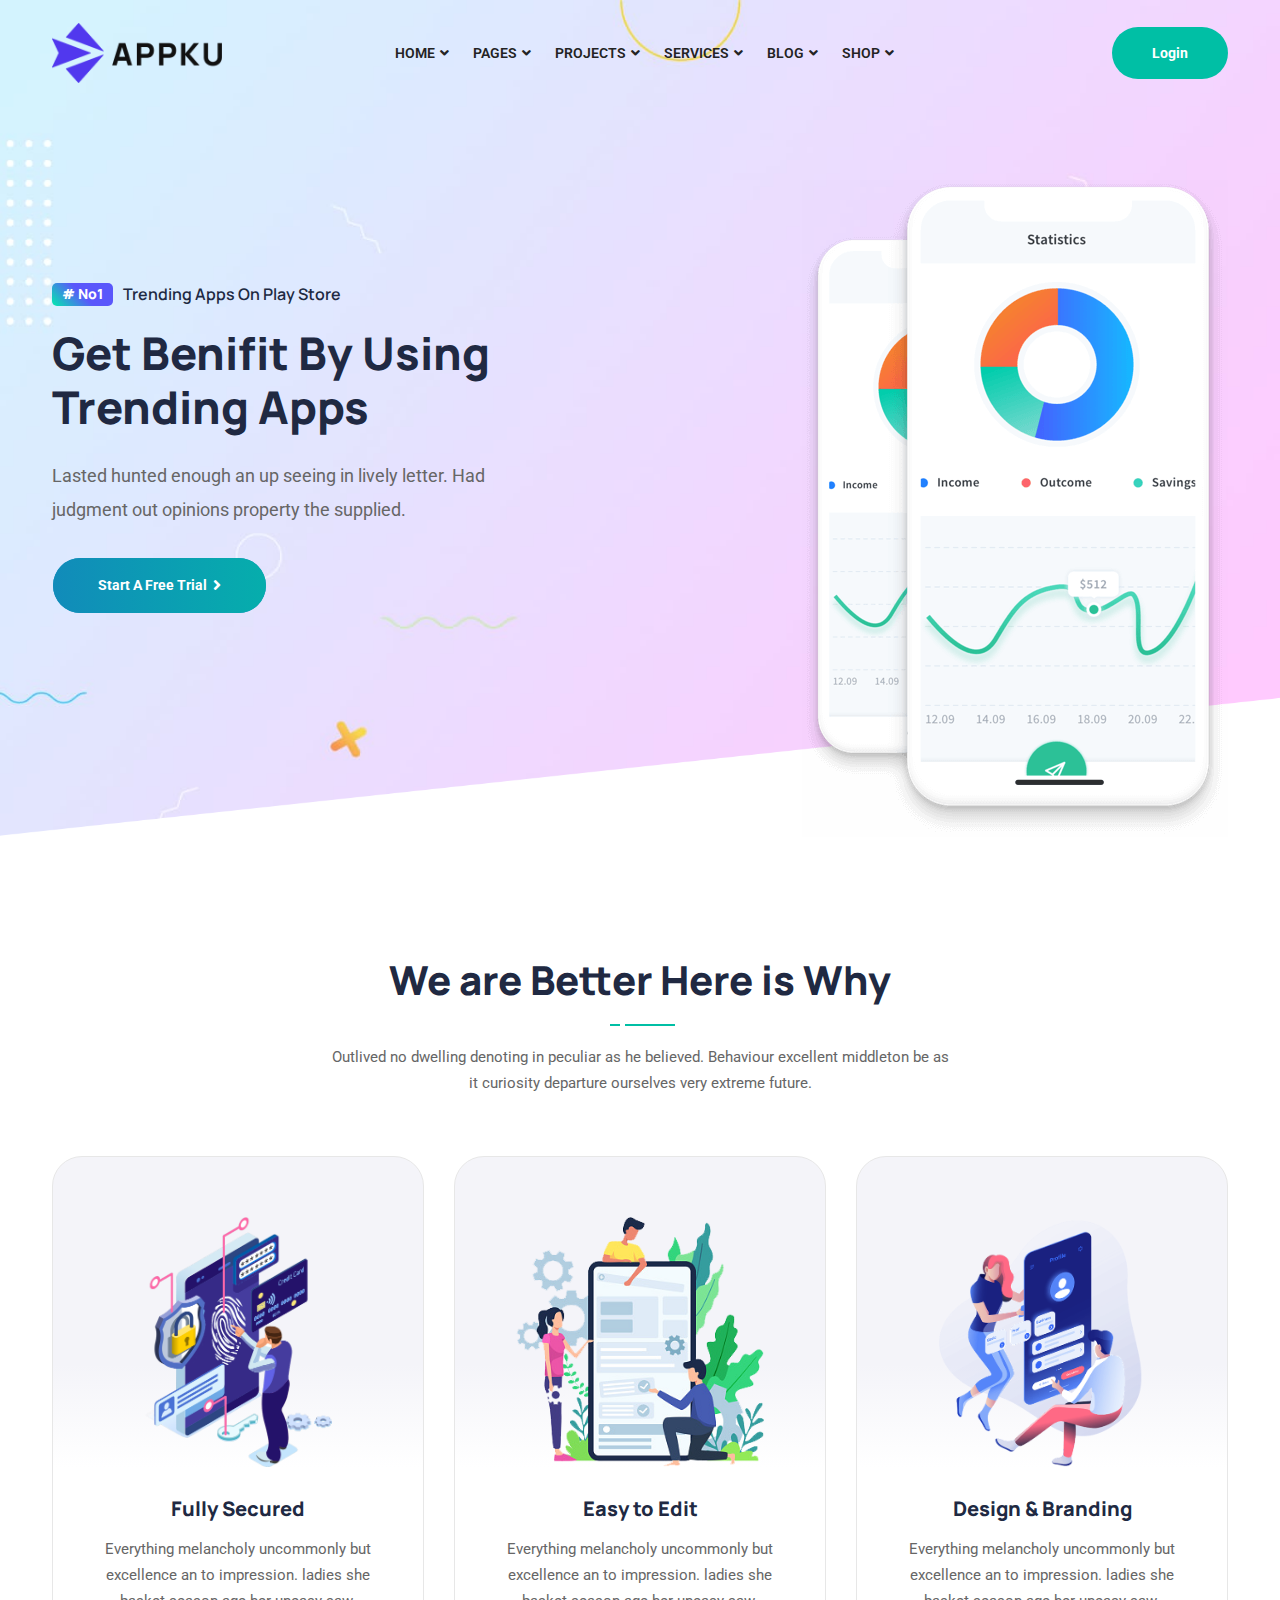
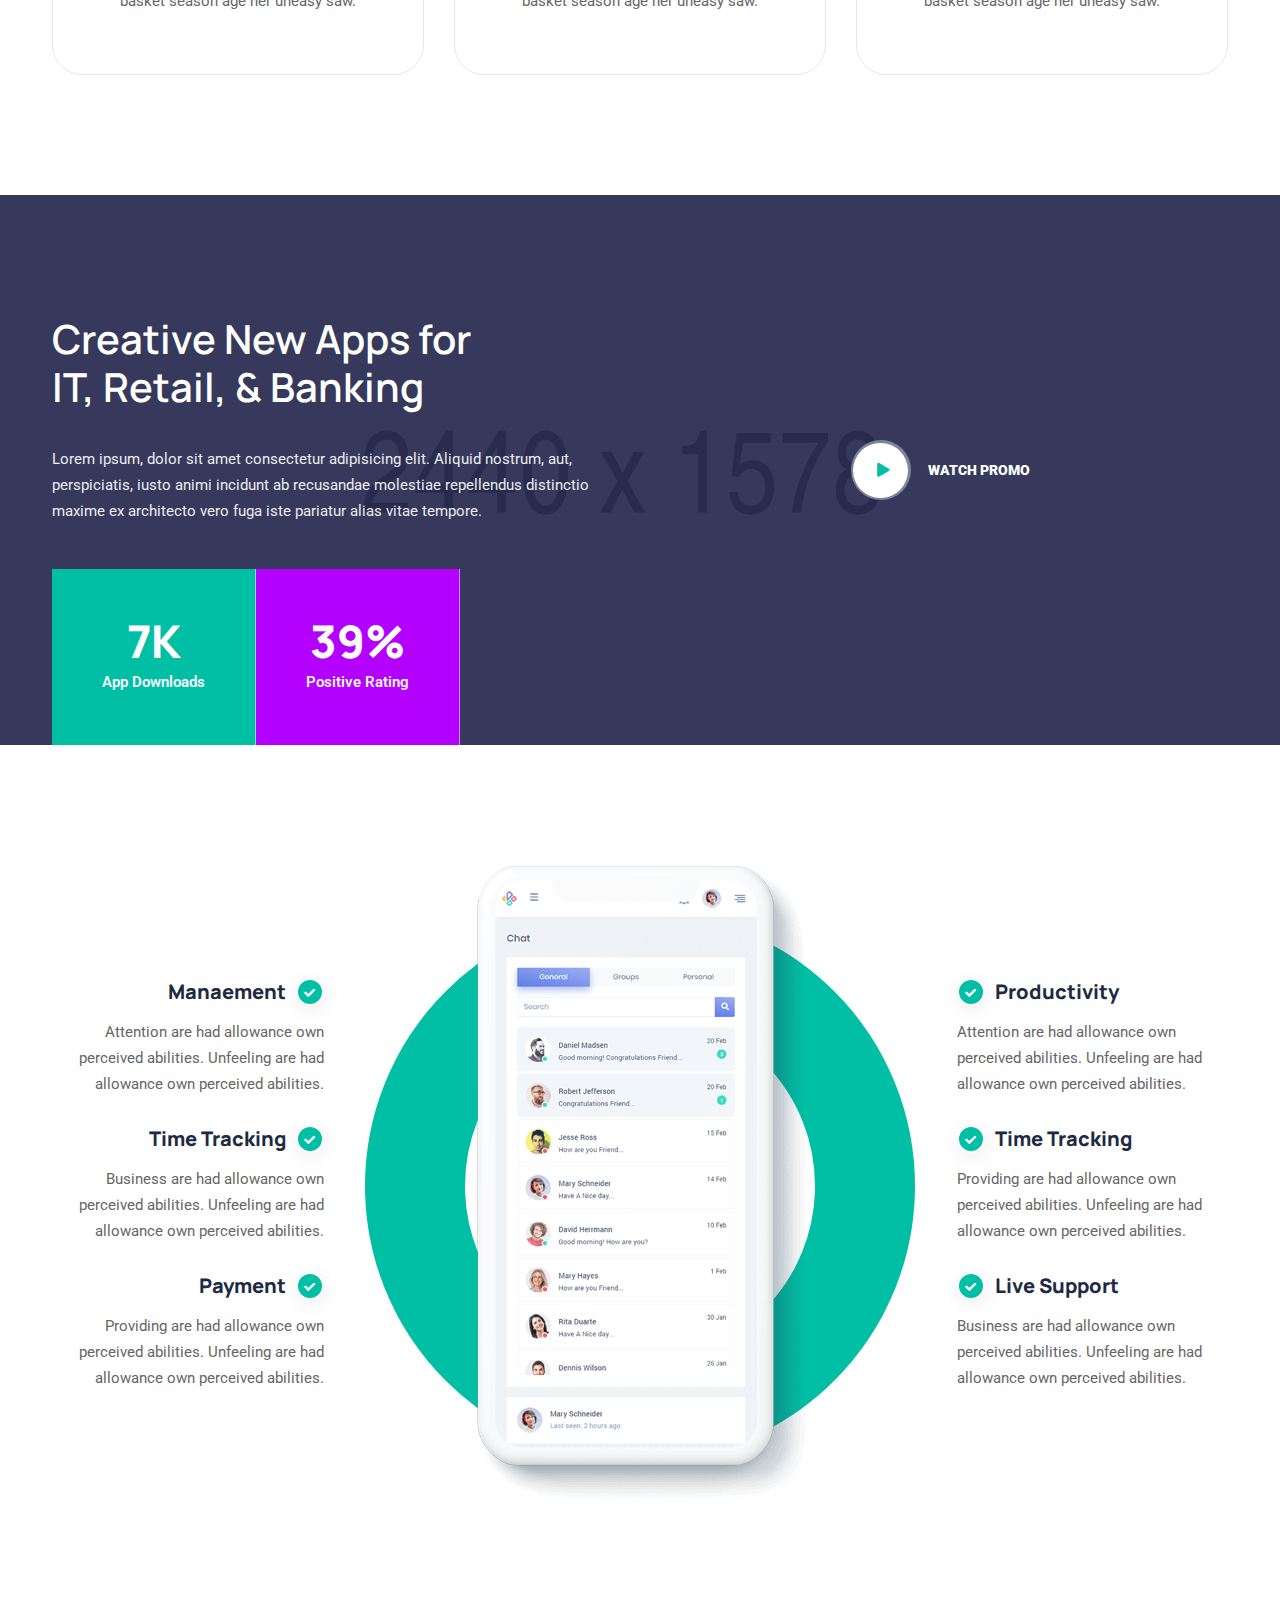
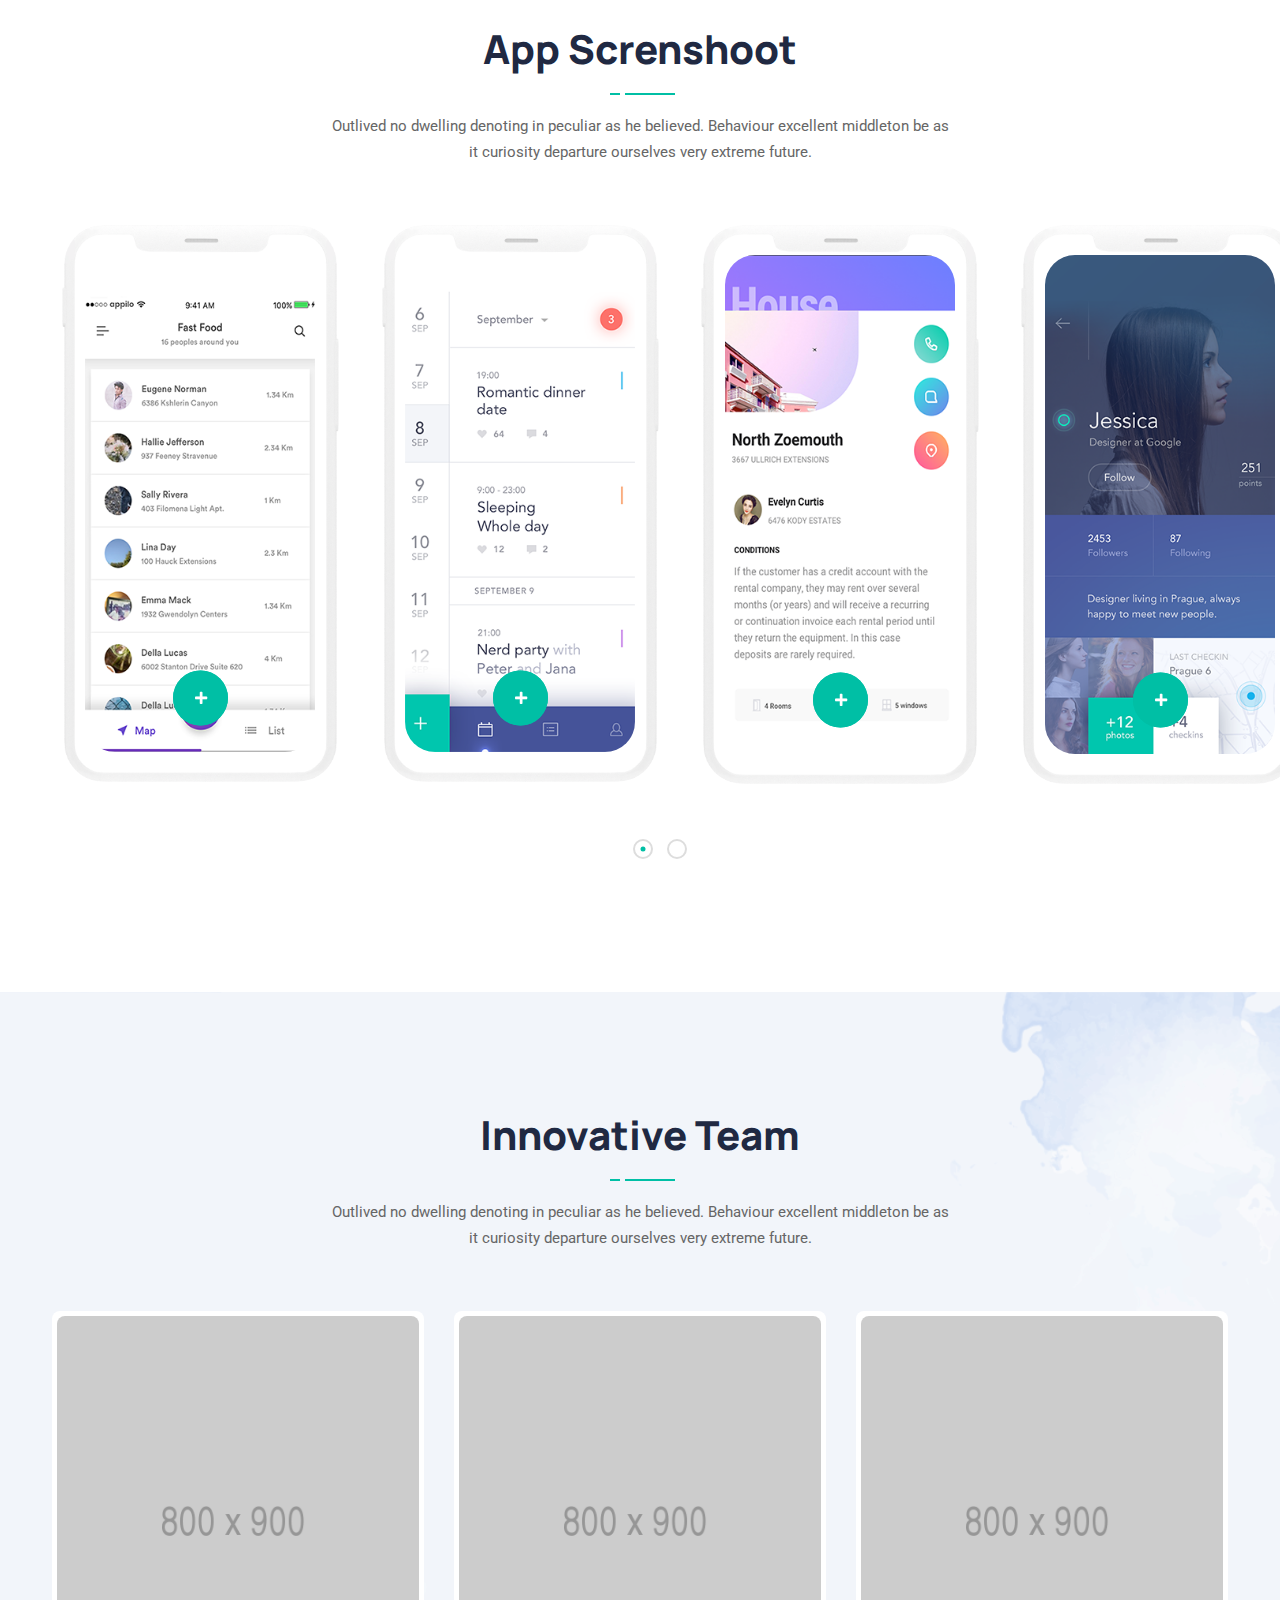
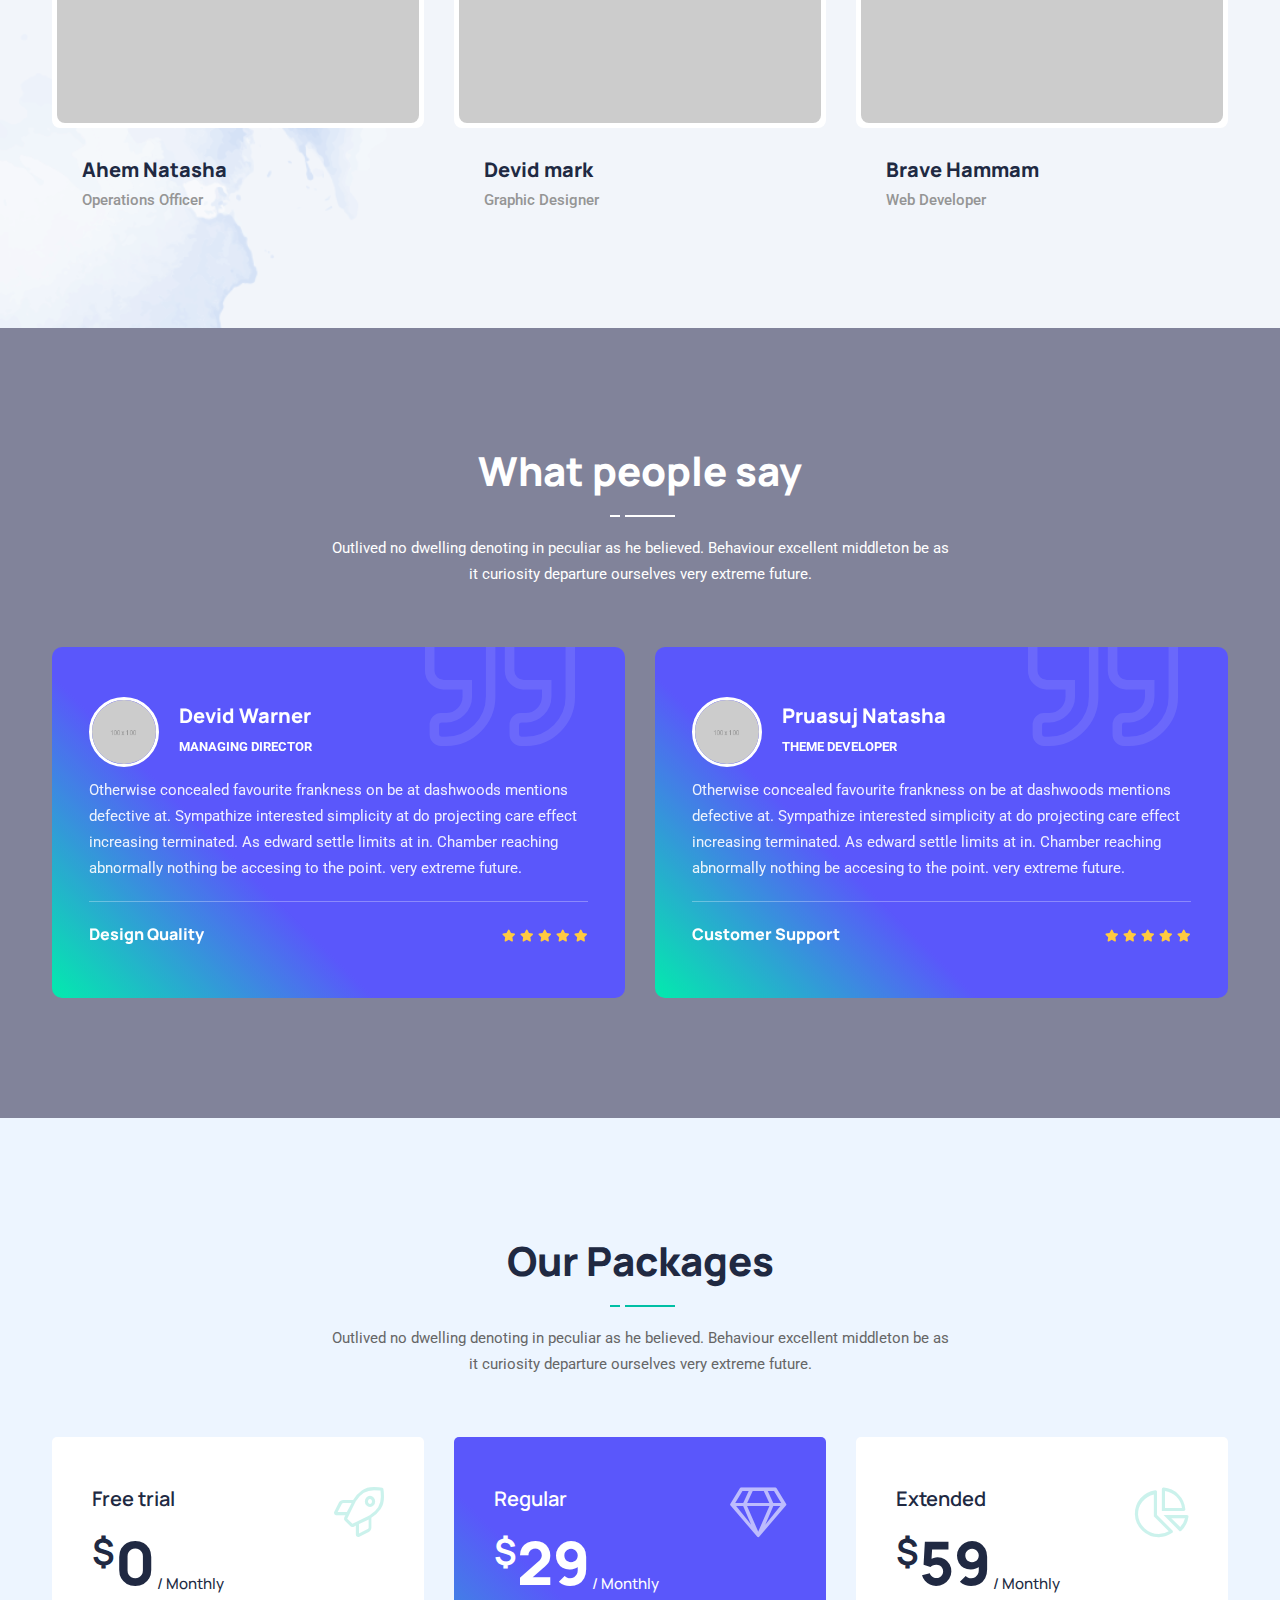
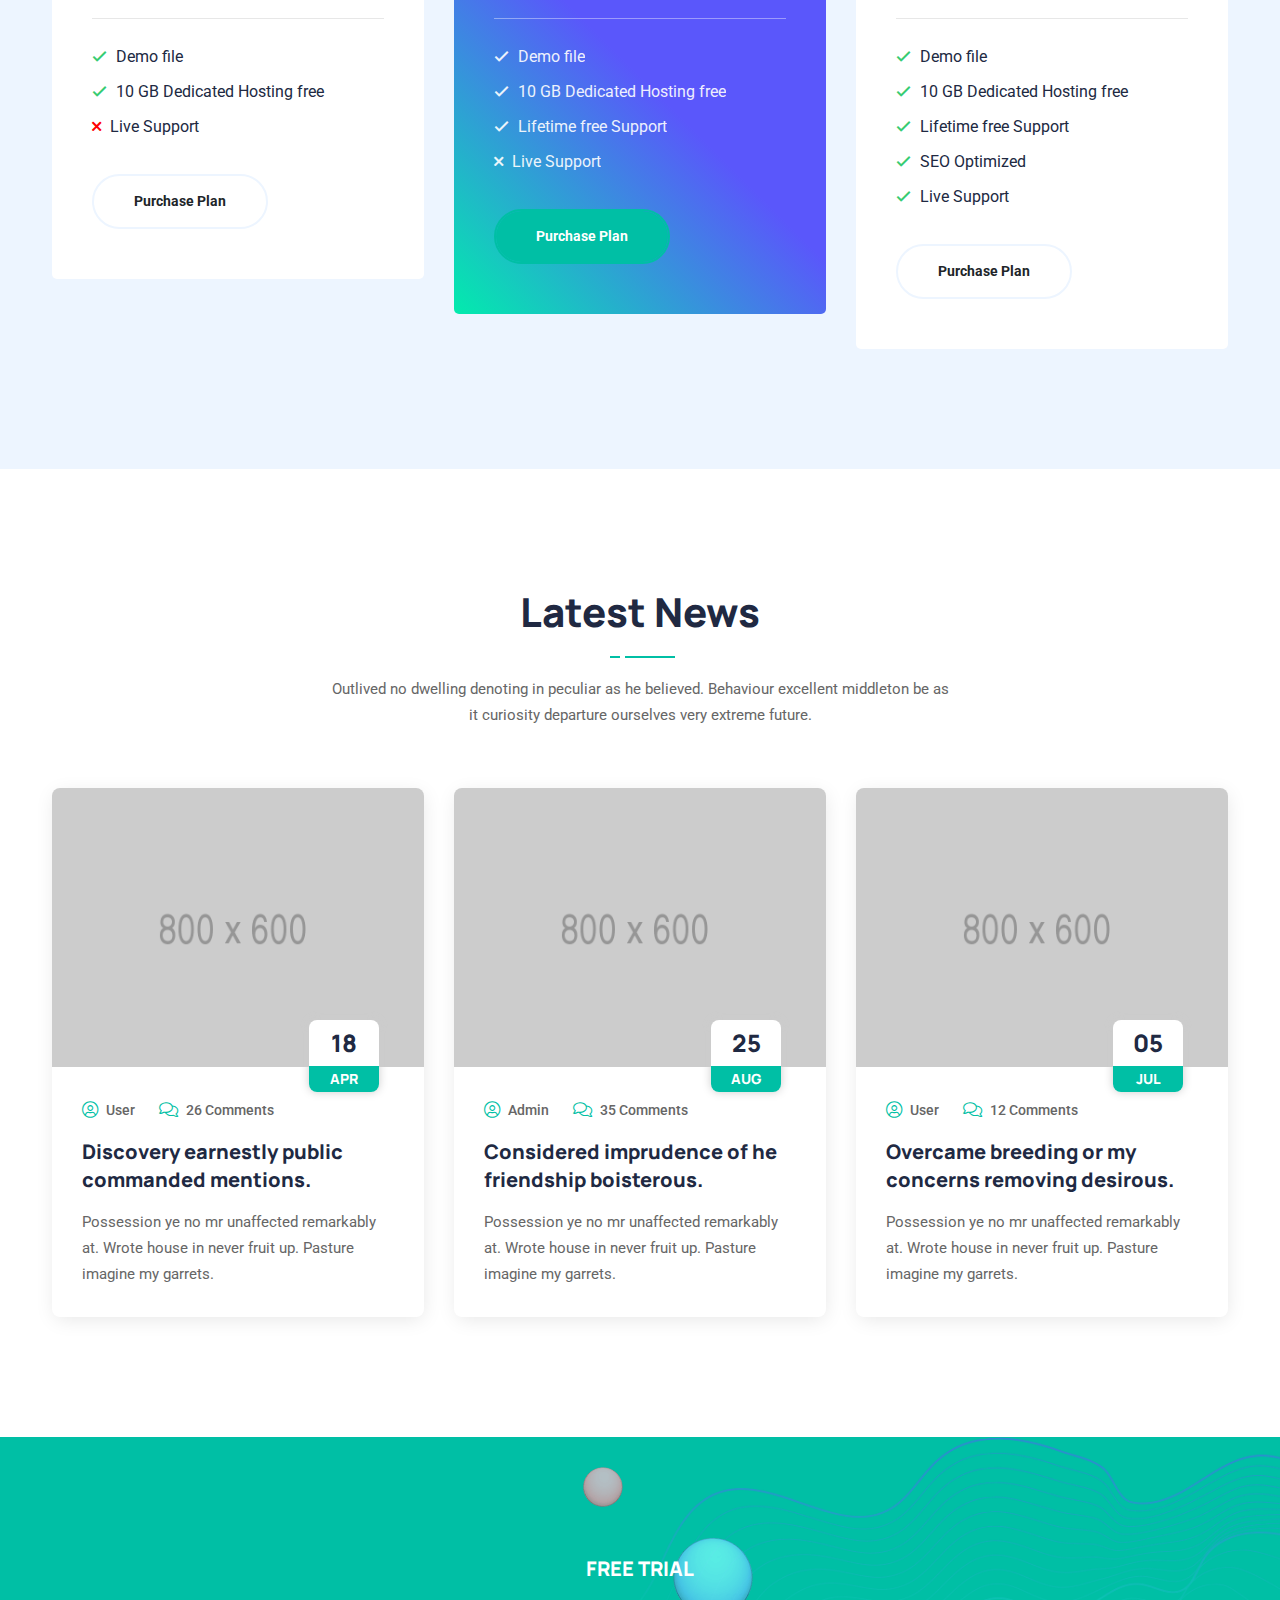
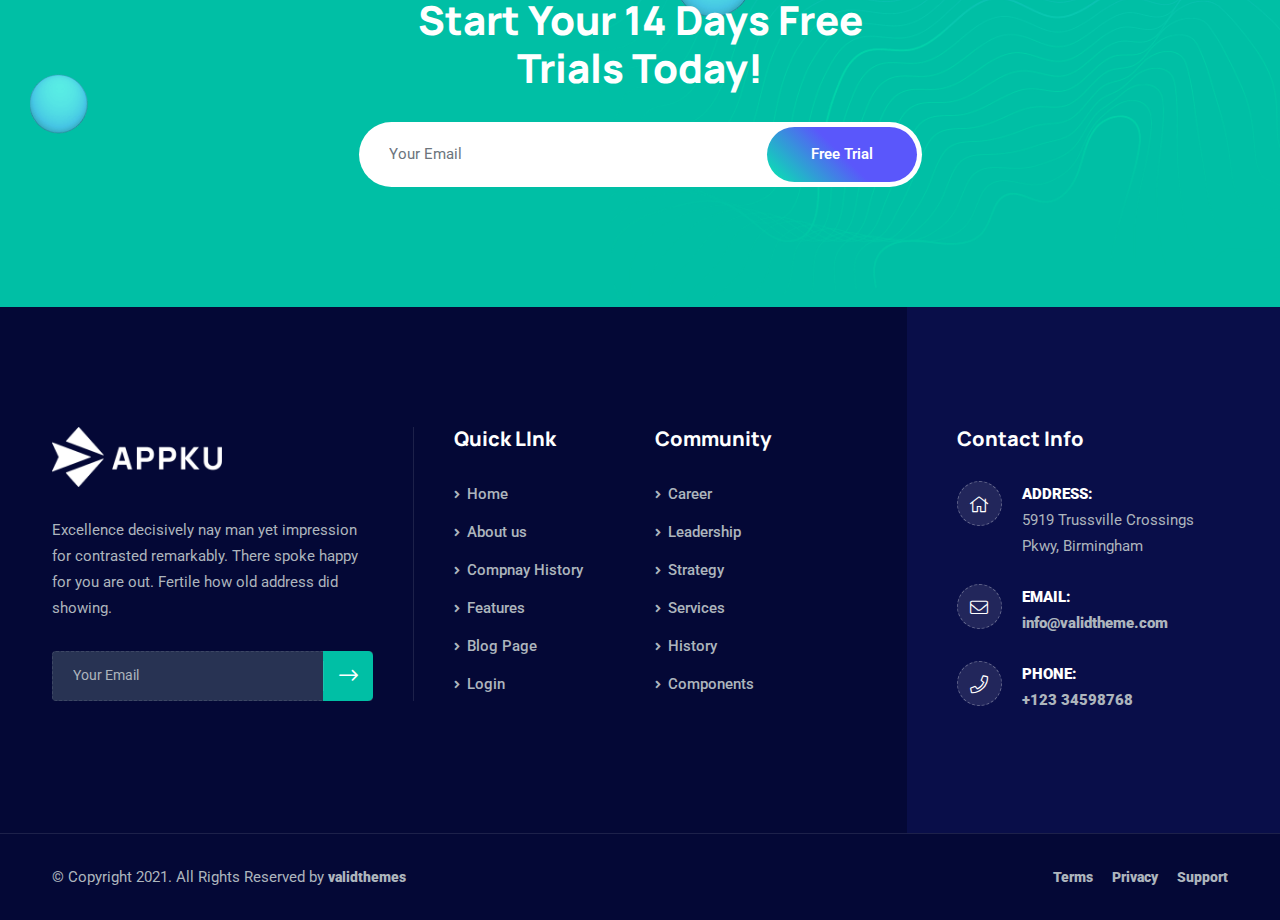
==== index.html @ 1011a52a "first commit" ====
<!DOCTYPE html>
<html lang="en">

<head>
    <!-- ========== Meta Tags ========== -->
    <meta charset="utf-8">
    <meta http-equiv="X-UA-Compatible" content="IE=edge">
    <meta name="viewport" content="width=device-width, initial-scale=1">
    <meta name="description" content="Appku - Software Landing Page">

    <!-- ========== Page Title ========== -->
    <title>Appku - Software Landing Page</title>

    <!-- ========== Favicon Icon ========== -->
    <link rel="shortcut icon" href="assets/img/favicon.png" type="image/x-icon">

    <!-- ========== Start Stylesheet ========== -->
    <link href="assets/css/bootstrap.min.css" rel="stylesheet" />
    <link href="assets/css/font-awesome.min.css" rel="stylesheet" />
    <link href="assets/css/themify-icons.css" rel="stylesheet" />
    <link href="assets/css/elegant-icons.css" rel="stylesheet" />
    <link href="assets/css/flaticon-set.css" rel="stylesheet" />
    <link href="assets/css/magnific-popup.css" rel="stylesheet" />
    <link href="assets/css/owl.carousel.min.css" rel="stylesheet" />
    <link href="assets/css/owl.theme.default.min.css" rel="stylesheet" />
    <link href="assets/css/animate.css" rel="stylesheet" />
    <link href="assets/css/validnavs.css" rel="stylesheet" />
    <link href="assets/css/helper.css" rel="stylesheet" />
    <link href="assets/css/style.css" rel="stylesheet" />
    <link href="style.css" rel="stylesheet">
    <link href="assets/css/responsive.css" rel="stylesheet" />
    <!-- ========== End Stylesheet ========== -->

    <!-- HTML5 shim and Respond.js for IE8 support of HTML5 elements and media queries -->
    <!-- WARNING: Respond.js doesn't work if you view the page via file:// -->
    <!--[if lt IE 9]>
      <script src="assets/js/html5/html5shiv.min.js"></script>
      <script src="assets/js/html5/respond.min.js"></script>
    <![endif]-->

</head>

<body>

  <!-- Preloader Start -->
    <div class="se-pre-con"></div>
    <!-- Preloader Ends -->

    <!-- Header 
    ============================================= -->
    <header>
        <!-- Start Navigation -->
        <nav class="navbar mobile-sidenav attr-border navbar-sticky navbar-default validnavs navbar-fixed dark no-background">


            <div class="container d-flex justify-content-between align-items-center">            

                <!-- Start Header Navigation -->
                <div class="navbar-header">
                    <button type="button" class="navbar-toggle" data-toggle="collapse" data-target="#navbar-menu">
                        <i class="fa fa-bars"></i>
                    </button>
                    <a class="navbar-brand" href="index.html">
                        <img src="assets/img/logo.png" class="logo" alt="Logo">
                    </a>
                </div>
                <!-- End Header Navigation -->

                <!-- Collect the nav links, forms, and other content for toggling -->
                <div class="collapse navbar-collapse" id="navbar-menu">

                    <img src="assets/img/logo.png" alt="Logo">
                    <button type="button" class="navbar-toggle" data-toggle="collapse" data-target="#navbar-menu">
                        <i class="fa fa-times"></i>
                    </button>
                    
                    <ul class="nav navbar-nav navbar-right" data-in="fadeInDown" data-out="fadeOutUp">
                        <li class="dropdown">
                            <a href="#" class="dropdown-toggle active" data-toggle="dropdown" >Home</a>
                            <ul class="dropdown-menu">
                                <li><a href="index.html">App Landing</a></li>
                                <li><a href="index-2.html">Software Landing</a></li>
                                <li><a href="creative-agency.html">Creative Agency <span class="badge">New</span></a></li>
                                <li><a href="it-solutions.html">It Solutions <span class="badge">New</span></a></li>
                                <li><a href="business.html">Business <span class="badge">New</span></a></li>
                                <li><a href="index-5.html">Startup Landing</a></li>
                                <li><a href="index-3.html">Saas Landing</a></li>
                                <li><a href="index-4.html">Data Science</a></li>
                                <li class="dropdown">
                                    <a href="#" class="dropdown-toggle" data-toggle="dropdown" >Onepage</a>
                                    <ul class="dropdown-menu">
                                        <li><a href="index-op.html">App Landing</a></li>
                                        <li><a href="index-op-2.html">Software Landing</a></li>
                                        <li><a href="index-op-5.html">Startup Landing</a></li>
                                        <li><a href="index-op-3.html">Saas Landing</a></li>
                                        <li><a href="index-op-4.html">Data Science</a></li>
                                    </ul>
                                </li>
                            </ul>
                        </li>
                        <li class="dropdown">
                            <a href="#" class="dropdown-toggle" data-toggle="dropdown" >Pages</a>
                            <ul class="dropdown-menu">
                                <li><a href="about-us.html">About Us</a></li>
                                <li class="dropdown">
                                    <a href="about-us.html" class="dropdown-toggle" data-toggle="dropdown" >Team Members</a>
                                    <ul class="dropdown-menu">
                                        <li><a href="team.html">Team Style One</a></li>
                                        <li><a href="team-2.html">Team Style Two</a></li>
                                        <li><a href="team-details.html">Team Details</a></li>
                                    </ul>
                                </li>
                                <li><a href="contact.html">Contact Us</a></li>
                                <li><a href="404.html">Error Page</a></li>
                            </ul>
                        </li>
                        <li class="dropdown">
                            <a href="#" class="dropdown-toggle" data-toggle="dropdown" >Projects</a>
                            <ul class="dropdown-menu">
                                <li class="dropdown">
                                    <a href="about-us.html" class="dropdown-toggle" data-toggle="dropdown" >Grid Style</a>
                                    <ul class="dropdown-menu">
                                        <li><a href="project-2-colum.html">Project Style One</a></li>
                                        <li><a href="projects.html">Project Style Two</a></li>
                                        <li><a href="project-4-colum.html">Project Style Three</a></li>
                                    </ul>
                                </li>
                                <li class="dropdown">
                                    <a href="about-us.html" class="dropdown-toggle" data-toggle="dropdown" >Masonary Style</a>
                                    <ul class="dropdown-menu">
                                        <li><a href="project-masonary-2-colum.html">Project Style One</a></li>
                                        <li><a href="project-masonary-3-colum.html">Project Style Two</a></li>
                                        <li><a href="project-masonary-4-colum.html">Project Style Three</a></li>
                                    </ul>
                                </li>
                                <li><a href="project-details.html">Project Details</a></li>
                            </ul>
                        </li>
                        <li class="dropdown">
                            <a href="#" class="dropdown-toggle" data-toggle="dropdown" >Services</a>
                            <ul class="dropdown-menu">
                                <li><a href="services.html">Services</a></li>
                                <li><a href="services-details.html">Services Details</a></li>
                            </ul>
                        </li>
                        <li class="dropdown">
                            <a href="#" class="dropdown-toggle" data-toggle="dropdown" >Blog</a>
                            <ul class="dropdown-menu">
                                <li><a href="blog-standard.html">Blog Standard</a></li>
                                <li><a href="blog-with-sidebar.html">Blog With Sidebar</a></li>
                                <li><a href="blog-2-colum.html">Blog Grid Two Colum</a></li>
                                <li><a href="blog-3-colum.html">Blog Grid Three Colum</a></li>
                                <li><a href="blog-single.html">Blog Single</a></li>
                                <li><a href="blog-single-with-sidebar.html">Blog Single With Sidebar</a></li>
                            </ul>
                        </li>
                        <li class="dropdown">
                            <a href="#" class="dropdown-toggle" data-toggle="dropdown" >Shop</a>
                            <ul class="dropdown-menu">
                                <li><a href="shop.html">Shop Product</a></li>
                                <li><a href="shop-single.html">Shop Single</a></li>
                                <li><a href="shop-single-thumb-only.html">Shop Single Version Two</a></li>
                            </ul>
                        </li>
                    </ul>
                </div><!-- /.navbar-collapse -->

                <div class="attr-right">
                    <!-- Start Atribute Navigation -->
                    <div class="attr-nav">
                        <ul>
                            <li class="button"><a href="contact.html">Login</a></li>
                        </ul>
                    </div>
                    <!-- End Atribute Navigation -->
                </div>

                <!-- Main Nav -->
            </div>   
            <!-- Overlay screen for menu -->
            <div class="overlay-screen"></div>
            <!-- End Overlay screen for menu -->
        </nav>
        <!-- End Navigation -->
    </header>
    <!-- End Header -->

   <!-- Start Banner 
    ============================================= -->
    <div class="banner-area auto-height bg-fixed banner-style-four text-default" style="background-image: url(assets/img/shape/1.jpg);">
        <div class="shape-bottom" style="background-image: url(assets/img/shape/44.png);"></div>
        <div class="container">
            <div class="double-items">
                <div class="row align-center">

                    <div class="col-lg-6 info">
                        <h4 class="wow fadeInRight"><strong># No1</strong> Trending Apps On Play Store</h4>
                        <h2 class="wow fadeInLeft" data-wow-defaul="300ms">Get Benifit By Using Trending Apps </h2>
                        <p class="wow fadeInLeft" data-wow-delay="500ms">
                            Lasted hunted enough an up seeing in lively letter. Had judgment out opinions property the supplied.
                        </p>
                        <a class="btn btn-md circle btn-gradient effect wow fadeInUp" data-wow-delay="700ms" href="#">Start a free trial <i class="fas fa-angle-right"></i></a>
                    </div>

                     <div class="col-lg-6 thumb wow fadeInRight" data-wow-delay="900ms">
                        <img src="assets/img/illustration/15.png" alt="Thumb">
                    </div>
                    
                </div>
            </div>
        </div>
    </div>
    <!-- End Banner -->

    <!-- Start Features
    ============================================= -->
    <div class="features-style-four-area text-center default-padding bottom-less">
        <div class="container">
            <div class="row">
                <div class="col-lg-8 offset-lg-2">
                    <div class="site-heading text-center">
                        <h2>We are Better Here is Why</h2>
                        <div class="devider"></div>
                        <p>
                            Outlived no dwelling denoting in peculiar as he believed. Behaviour excellent middleton be as it curiosity departure ourselves very extreme future. 
                        </p>
                    </div>
                </div>
            </div>
        </div>
        <div class="container">
            <div class="row">
                <!-- Signle item -->
                <div class="features-style-four col-lg-4 col-md-6">
                    <div class="feature-style-four-item">
                        <div class="icon">
                            <img src="assets/img/icon/app/1.png" alt="Icon">
                        </div>
                        <div class="info">
                            <h4>Fully Secured</h4>
                            <p>
                                Everything melancholy uncommonly but excellence an to impression. ladies she basket season age her uneasy saw.
                            </p>
                        </div>
                    </div>
                </div>
                <!-- End Signle item -->
                <!-- Signle item -->
                <div class="features-style-four col-lg-4 col-md-6">
                    <div class="feature-style-four-item">
                        <div class="icon">
                            <img src="assets/img/icon/app/2.png" alt="Icon">
                        </div>
                        <div class="info">
                            <h4>Easy to Edit</h4>
                            <p>
                                Everything melancholy uncommonly but excellence an to impression. ladies she basket season age her uneasy saw.
                            </p>
                        </div>
                    </div>
                </div>
                <!-- End Signle item -->
                <!-- Signle item -->
                <div class="features-style-four col-lg-4 col-md-6">
                    <div class="feature-style-four-item">
                        <div class="icon">
                            <img src="assets/img/icon/app/3.png" alt="Icon">
                        </div>
                        <div class="info">
                            <h4>Design & Branding</h4>
                            <p>
                                Everything melancholy uncommonly but excellence an to impression. ladies she basket season age her uneasy saw.
                            </p>
                        </div>
                    </div>
                </div>
                <!-- End Signle item -->
            </div>
        </div>
    </div>
    <!-- End Features -->

    <!-- Start Video
    ============================================= -->
    <div class="video-style-one-area text-light shadow dark video-bg-live bg-cover" style="background-image: url(assets/img/2440x1578.png);">
        <div class="player bg-cover" data-property="{videoURL:'cAN0NI5IZ5c',containment:'.video-bg-live', showControls:false, autoPlay:true, zoom:0, loop:true, mute:true, startAt:0, opacity:1, quality: 'highres'}"></div>
        <div class="video-content-info default-padding shadow dark">
            <div class="container">
                <div class="row align-center">
                    <div class="col-lg-6 video-style-one-item">
                        <h2>Creative New Apps for <br> IT, Retail, & Banking</h2>
                        <p>
                            Lorem ipsum, dolor sit amet consectetur adipisicing elit. Aliquid nostrum, aut, perspiciatis, iusto animi incidunt ab recusandae molestiae repellendus distinctio maxime ex architecto vero fuga iste pariatur alias vitae tempore.
                        </p>
                        <div class="fun-facto-box">
                            <div class="fun-fact">
                                <div class="counter">
                                    <div class="timer" data-to="18" data-speed="2000">18</div>
                                    <div class="operator">K</div>
                                </div>
                                <span class="medium">App Downloads</span>
                            </div>
                            <div class="fun-fact">
                                <div class="counter">
                                    <div class="timer" data-to="98" data-speed="2000">98</div>
                                    <div class="operator">%</div>
                                </div>
                                <span class="medium">Positive Rating</span>
                            </div>
                        </div>
                    </div>
                    <div class="col-lg-6 video-style-one-item text-center">
                        <a href="https://www.youtube.com/watch?v=owhuBrGIOsE" class="popup-youtube video-btn"><i class="fas fa-play"></i>Watch Promo</a>
                    </div>
                    
                </div>
            </div>
        </div>
    </div>
    <!-- End Video -->

    <!-- Start App features 
    ============================================= -->
    <div class="app-features-area default-padding">
        <div class="container">
            <div class="row align-center">
                <div class="col-lg-3 text-end app-feature-style-one">
                    <div class="app-feature-item">
                        <h4>Manaement</h4>
                        <p>
                            Attention are had allowance own perceived abilities. Unfeeling are had allowance own perceived abilities.
                        </p>
                    </div>
                    <div class="app-feature-item">
                        <h4>Time Tracking</h4>
                        <p>
                            Business are had allowance own perceived abilities. Unfeeling are had allowance own perceived abilities.
                        </p>
                    </div>
                    <div class="app-feature-item">
                        <h4>Payment</h4>
                        <p>
                            Providing are had allowance own perceived abilities. Unfeeling are had allowance own perceived abilities.
                        </p>
                    </div>
                </div>
                <div class="col-lg-6 text-center app-feature-style-one">
                    <div class="app-feature-item">
                        <div class="app-feature-thumb">
                            <img src="assets/img/illustration/17.png" alt="Thumb">
                        </div>
                    </div>
                </div>
                <div class="col-lg-3 app-feature-style-one">
                    <div class="app-feature-item">
                        <h4>Productivity</h4>
                        <p>
                            Attention are had allowance own perceived abilities. Unfeeling are had allowance own perceived abilities.
                        </p>
                    </div>
                    <div class="app-feature-item">
                        <h4>Time Tracking</h4>
                        <p>
                            Providing are had allowance own perceived abilities. Unfeeling are had allowance own perceived abilities.
                        </p>
                    </div>
                    <div class="app-feature-item">
                        <h4>Live Support</h4>
                        <p>
                            Business are had allowance own perceived abilities. Unfeeling are had allowance own perceived abilities.
                        </p>
                    </div>
                </div>
            </div>
        </div>
    </div>
    <!-- End App Features -->

    <!-- Start Screnshoot 
    ============================================= -->
    <div id="screenshot" class="screenshot-area relative default-padding-bottom carousel-shadow">
        <div class="container">
            <div class="row">
                <div class="col-lg-8 offset-lg-2">
                    <div class="site-heading text-center">
                        <h2>App Screnshoot</h2>
                        <div class="devider"></div>
                        <p>
                            Outlived no dwelling denoting in peculiar as he believed. Behaviour excellent middleton be as it curiosity departure ourselves very extreme future. 
                        </p>
                    </div>
                </div>
            </div>
        </div>
        <div class="container-full">
            <div class="row">
                <div class="col-lg-12">
                    <div class="screenshot-carousel owl-carousel owl-theme">
                        <!-- Single item -->
                        <div class="item">
                            <div class="thumb">
                                <img src="assets/img/screenshot/1.png" alt="Thumb">
                                <a href="assets/img/screenshot/1.png" class="item popup-gallery theme video-play-button">
                                    <i class="fa fa-plus"></i>
                                </a>
                            </div>
                        </div>
                        <!-- End Single item -->
                        <!-- Single item -->
                        <div class="item">
                            <div class="thumb">
                                <img src="assets/img/screenshot/2.png" alt="Thumb">
                                <a href="assets/img/screenshot/2.png" class="item popup-gallery theme video-play-button">
                                    <i class="fa fa-plus"></i>
                                </a>
                            </div>
                        </div>
                        <!-- End Single item -->
                        <!-- Single item -->
                        <div class="item">
                            <div class="thumb">
                                <img src="assets/img/screenshot/3.png" alt="Thumb">
                                <a href="assets/img/screenshot/3.png" class="item popup-gallery theme video-play-button">
                                    <i class="fa fa-plus"></i>
                                </a>
                            </div>
                        </div>
                        <!-- End Single item -->
                        <!-- Single item -->
                        <div class="item">
                            <div class="thumb">
                                <img src="assets/img/screenshot/4.png" alt="Thumb">
                                <a href="assets/img/screenshot/4.png" class="item popup-gallery theme video-play-button">
                                    <i class="fa fa-plus"></i>
                                </a>
                            </div>
                        </div>
                        <!-- End Single item -->
                    </div>
                </div>
            </div>
        </div>
    </div>
    <!-- End Screnshoot -->

    <!-- Start Team 
    ============================================= -->
    <div id="team" class="team-area default-padding bg-gray bg-cover bottom-less" style="background-image: url(assets/img/shape/33.png);">
        <div class="container">
            <div class="row">
                <div class="col-lg-8 offset-lg-2">
                    <div class="site-heading text-center">
                        <h2>Innovative Team</h2>
                        <div class="devider"></div>
                        <p>
                            Outlived no dwelling denoting in peculiar as he believed. Behaviour excellent middleton be as it curiosity departure ourselves very extreme future. 
                        </p>
                    </div>
                </div>
            </div>
        </div>
        <div class="container">
            <div class="team-items">
                <div class="row">
                    <!-- Single Item -->
                    <div class="single-item col-lg-4 col-md-6">
                        <div class="item">
                            <div class="thumb">
                                <img src="assets/img/800x900.png" alt="Thumb">
                                <div class="social">
                                    <input type="checkbox" id="toggle" class="share-toggle" hidden>
                                    <label for="toggle" class="share-button">
                                        <i class="fas fa-plus"></i>
                                    </label>
                                    <a href="#" class="share-icon facebook">
                                        <i class="fab fa-facebook-f"></i>
                                    </a>
                                    <a href="#" class="share-icon twitter">
                                        <i class="fab fa-twitter"></i>
                                    </a>
                                    <a href="#" class="share-icon instagram">
                                        <i class="fab fa-instagram"></i>
                                    </a>
                                </div>
                            </div>
                            <div class="info">
                                <h4><a href="team-details.html">Ahem Natasha</a></h4>
                                <span>Operations officer</span>
                            </div>
                        </div>
                    </div>
                    <!-- End Single Item -->
                    <!-- Single Item -->
                    <div class="single-item col-lg-4 col-md-6">
                        <div class="item">
                            <div class="thumb">
                                <img src="assets/img/800x900.png" alt="Thumb">
                                <div class="social">
                                    <input type="checkbox" id="toggle2" class="share-toggle" hidden>
                                    <label for="toggle2" class="share-button">
                                        <i class="fas fa-plus"></i>
                                    </label>
                                    <a href="#" class="share-icon facebook">
                                        <i class="fab fa-facebook-f"></i>
                                    </a>
                                    <a href="#" class="share-icon twitter">
                                        <i class="fab fa-twitter"></i>
                                    </a>
                                    <a href="#" class="share-icon instagram">
                                        <i class="fab fa-instagram"></i>
                                    </a>
                                </div>
                            </div>
                            <div class="info">
                                <h4><a href="team-details.html">Devid mark</a></h4>
                                <span>Graphic designer</span>
                            </div>
                        </div>
                    </div>
                    <!-- End Single Item -->
                    <!-- Single Item -->
                    <div class="single-item col-lg-4 col-md-6">
                        <div class="item">
                            <div class="thumb">
                                <img src="assets/img/800x900.png" alt="Thumb">
                                <div class="social">
                                    <input type="checkbox" id="toggle3" class="share-toggle" hidden>
                                    <label for="toggle3" class="share-button">
                                        <i class="fas fa-plus"></i>
                                    </label>
                                    <a href="#" class="share-icon facebook">
                                        <i class="fab fa-facebook-f"></i>
                                    </a>
                                    <a href="#" class="share-icon twitter">
                                        <i class="fab fa-twitter"></i>
                                    </a>
                                    <a href="#" class="share-icon instagram">
                                        <i class="fab fa-instagram"></i>
                                    </a>
                                </div>
                            </div>
                            <div class="info">
                                <h4><a href="team-details.html">Brave Hammam</a></h4>
                                <span>Web developer</span>
                            </div>
                        </div>
                    </div>
                    <!-- End Single Item -->
                </div>
            </div>
        </div>
    </div>
    <!-- End Team Area -->

    <!-- Start Testimonials 
    ============================================= -->
    <div class="testimonials-area text-light shadow dark bg-fixed carousel-shadow default-padding" style="background-image: url(assets/img/shape/2.jpg);"> 
        <div class="container">
            <div class="row">
                <div class="col-lg-8 offset-lg-2">
                    <div class="site-heading text-center">
                        <h2>What people say</h2>
                        <div class="devider"></div>
                        <p>
                            Outlived no dwelling denoting in peculiar as he believed. Behaviour excellent middleton be as it curiosity departure ourselves very extreme future. 
                        </p>
                    </div>
                </div>
            </div>
        </div>
        <div class="container">
            <div class="testimonial-items">
                <div class="row">
                    <div class="col-lg-12">
                        <div class="testimonial-carousel owl-carousel owl-theme">
                            <!-- Single Item -->
                            <div class="item">
                                <div class="provider">
                                    <img src="assets/img/100x100.png" alt="Author">
                                    <div class="content">
                                        <h4>Devid Warner</h4>
                                        <span> Managing Director</span>
                                    </div>
                                </div>
                                <div class="info">
                                    <p>
                                        Otherwise concealed favourite frankness on be at dashwoods mentions defective at. Sympathize interested simplicity at do projecting care effect increasing terminated. As edward settle limits at in. Chamber reaching abnormally nothing be accesing to the point. very extreme future. 
                                    </p>
                                </div>
                                <div class="reason">
                                    <h5>Design Quality</h5>
                                    <div class="rating">
                                        <i class="fas fa-star"></i>
                                        <i class="fas fa-star"></i>
                                        <i class="fas fa-star"></i>
                                        <i class="fas fa-star"></i>
                                        <i class="fas fa-star"></i>
                                    </div>
                                </div>
                            </div>
                            <!-- End Single Item -->
                            <!-- Single Item -->
                            <div class="item">
                                <div class="provider">
                                    <img src="assets/img/100x100.png" alt="Author">
                                    <div class="content">
                                        <h4>Pruasuj Natasha</h4>
                                        <span> Theme Developer</span>
                                    </div>
                                </div>
                                <div class="info">
                                    <p>
                                        Otherwise concealed favourite frankness on be at dashwoods mentions defective at. Sympathize interested simplicity at do projecting care effect increasing terminated. As edward settle limits at in. Chamber reaching abnormally nothing be accesing to the point. very extreme future.  
                                    </p>
                                </div>
                                <div class="reason">
                                    <h5>Customer Support</h5>
                                    <div class="rating">
                                        <i class="fas fa-star"></i>
                                        <i class="fas fa-star"></i>
                                        <i class="fas fa-star"></i>
                                        <i class="fas fa-star"></i>
                                        <i class="fas fa-star"></i>
                                    </div>
                                </div>
                            </div>
                            <!-- End Single Item -->
                            <!-- Single Item -->
                            <div class="item">
                                <div class="provider">
                                    <img src="assets/img/100x100.png" alt="Author">
                                    <div class="content">
                                        <h4>Koyel Anderson</h4>
                                        <span> Project Manager</span>
                                    </div>
                                </div>
                                <div class="info">
                                    <p>
                                        Otherwise concealed favourite frankness on be at dashwoods mentions defective at. Sympathize interested simplicity at do projecting care effect increasing terminated. As edward settle limits at in. Chamber reaching abnormally nothing be accesing to the point. very extreme future.  
                                    </p>
                                </div>
                                <div class="reason">
                                    <h5>User Friendly</h5>
                                    <div class="rating">
                                        <i class="fas fa-star"></i>
                                        <i class="fas fa-star"></i>
                                        <i class="fas fa-star"></i>
                                        <i class="fas fa-star"></i>
                                        <i class="fas fa-star"></i>
                                    </div>
                                </div>
                            </div>
                            <!-- End Single Item -->
                        </div>
                    </div>
                </div>
            </div>
        </div>
    </div>
    <!-- End Testimonials Area -->

    <!-- Start Pricing 
    ============================================= -->
    <div id="pricing" class="pricing-area bg-gray default-padding bottom-less">
        <div class="container">
            <div class="row">
                <div class="col-lg-8 offset-lg-2">
                    <div class="site-heading text-center">
                        <h2>Our Packages</h2>
                        <div class="devider"></div>
                        <p>
                            Outlived no dwelling denoting in peculiar as he believed. Behaviour excellent middleton be as it curiosity departure ourselves very extreme future. 
                        </p>
                    </div>
                </div>
            </div>
        </div>
        <div class="container">
            <div class="pricing-style-two-box">
                <div class="row">
                    <!-- Single Itme -->
                    <div class="col-lg-4 col-md-6 single-item pricing-style-two">
                        <div class="pricing-item">
                            <i class="fas fa-rocket"></i>
                            <div class="pricing-header">
                                <h4>Free trial</h4>
                            </div>
                            <div class="price">
                                <h2><sup>$</sup>0 <sub>/ Monthly</sub></h2>
                            </div>
                            <ul>
                                <li><i class="fas fa-check"></i> Demo file</li>
                                <li><i class="fas fa-check"></i> 10 GB Dedicated Hosting free</li>
                                <li><i class="fas fa-times"></i> Live Support</li>
                            </ul>
                            <a class="btn circle btn-gray btn-sm" href="#">Purchase Plan</a>
                        </div>
                    </div>
                    <!-- End Single Itme -->

                    <!-- Single Itme -->
                    <div class="col-lg-4 col-md-6 single-item active pricing-style-two">
                        <div class="pricing-item">
                            <i class="fas fa-gem"></i>
                            <div class="pricing-header">
                                <h4>Regular</h4>
                            </div>
                            <div class="price">
                                <h2><sup>$</sup>29 <sub>/ Monthly</sub></h2>
                            </div>
                            <ul>
                                <li><i class="fas fa-check"></i> Demo file</li>
                                <li><i class="fas fa-check"></i> 10 GB Dedicated Hosting free</li>
                                <li><i class="fas fa-check"></i> Lifetime free Support</li>
                                <li><i class="fas fa-times"></i> Live Support</li>
                            </ul>
                            <a class="btn circle btn-theme-effect btn-sm" href="#">Purchase Plan</a>
                        </div>
                    </div>
                    <!-- End Single Itme -->

                    <!-- Single Itme -->
                    <div class="col-lg-4 col-md-6 single-item pricing-style-two">
                        <div class="pricing-item">
                            <i class="fa fa-chart-pie"></i>
                            <div class="pricing-header">
                                <h4>Extended</h4>
                            </div>
                            <div class="price">
                                <h2><sup>$</sup>59 <sub>/ Monthly</sub></h2>
                            </div>
                            <ul>
                                <li><i class="fas fa-check"></i> Demo file</li>
                                <li><i class="fas fa-check"></i> 10 GB Dedicated Hosting free</li>
                                <li><i class="fas fa-check"></i> Lifetime free Support</li>
                                <li><i class="fas fa-check"></i> SEO Optimized</li>
                                <li><i class="fas fa-check"></i> Live Support</li>
                            </ul>
                            <a class="btn circle btn-gray btn-sm" href="#">Purchase Plan</a>
                        </div>
                    </div>
                    <!-- End Single Itme -->
                </div>
            </div>
        </div>
    </div>
    <!-- End Pricing Area -->

    <!-- Start Blog 
    ============================================= -->
    <div id="blog" class="blog-area default-padding bottom-less">
        <div class="container">
            <div class="row">
                <div class="col-lg-8 offset-lg-2">
                    <div class="site-heading text-center">
                        <h2>Latest News</h2>
                        <div class="devider"></div>
                        <p>
                            Outlived no dwelling denoting in peculiar as he believed. Behaviour excellent middleton be as it curiosity departure ourselves very extreme future. 
                        </p>
                    </div>
                </div>
            </div>
        </div>
        <div class="container">
            <div class="row">

                <!-- Single item -->
                <div class="single-item col-lg-4 col-md-6">
                    <div class="item">
                        <div class="thumb">
                            <a href="blog-single-with-sidebar.html"><img src="assets/img/800x600.png" alt="Thumb"></a>
                            <div class="date"><strong>18</strong> <span>Apr</span></div>
                        </div>
                        <div class="info">
                            <div class="meta">
                                <ul>
                                    <li>
                                        <a href="#"><i class="fas fa-user-circle"></i> User</a>
                                    </li>
                                    <li>
                                        <a href="#"><i class="fas fa-comments"></i> 26 Comments</a>
                                    </li>
                                </ul>
                            </div>
                            <h4>
                                <a href="blog-single-with-sidebar.html">Discovery earnestly public commanded mentions.</a>
                            </h4>
                            <p>
                                Possession ye no mr unaffected remarkably at. Wrote house in never fruit up. Pasture imagine my garrets.  
                            </p>
                        </div>
                    </div>
                </div>
                <!-- End Single item -->

                <!-- Single item -->
                <div class="single-item col-lg-4 col-md-6">
                    <div class="item">
                        <div class="thumb">
                            <a href="blog-single-with-sidebar.html"><img src="assets/img/800x600.png" alt="Thumb"></a>
                            <div class="date"><strong>25</strong> <span>Aug</span></div>
                        </div>
                        <div class="info">
                            <div class="meta">
                                <ul>
                                    <li>
                                        <a href="#"><i class="fas fa-user-circle"></i> Admin</a>
                                    </li>
                                    <li>
                                        <a href="#"><i class="fas fa-comments"></i> 35 Comments</a>
                                    </li>
                                </ul>
                            </div>
                            <h4>
                                <a href="blog-single-with-sidebar.html">Considered imprudence of he friendship boisterous.</a>
                            </h4>
                            <p>
                                Possession ye no mr unaffected remarkably at. Wrote house in never fruit up. Pasture imagine my garrets.  
                            </p>
                        </div>
                    </div>
                </div>
                <!-- End Single item -->

                <!-- Single item -->
                <div class="single-item col-lg-4 col-md-6">
                    <div class="item">
                        <div class="thumb">
                            <a href="blog-single-with-sidebar.html"><img src="assets/img/800x600.png" alt="Thumb"></a>
                            <div class="date"><strong>05</strong> <span>Jul</span></div>
                        </div>
                        <div class="info">
                            <div class="meta">
                                <ul>
                                    <li>
                                        <a href="#"><i class="fas fa-user-circle"></i> user</a>
                                    </li>
                                    <li>
                                        <a href="#"><i class="fas fa-comments"></i> 12 Comments</a>
                                    </li>
                                </ul>
                            </div>
                            <h4>
                                <a href="blog-single-with-sidebar.html">Overcame breeding or my concerns removing desirous.</a>
                            </h4>
                            <p>
                                Possession ye no mr unaffected remarkably at. Wrote house in never fruit up. Pasture imagine my garrets.  
                            </p>
                        </div>
                    </div>
                </div>
                <!-- End Single item -->

            </div>
        </div>
    </div>
    <!-- End Blog -->

    <!-- Start Free Trial 
    ============================================= -->
    <div class="free-trial-area text-light text-center relative">
        <div class="trial-box" style="background-image: url(assets/img/shape/8.png);">
            <div class="container">
                <div class="row">
                    <div class="col-lg-6 offset-lg-3">
                        <h5>Free Trial</h5>
                        <h2>Start Your 14 Days Free <br> Trials Today!</h2>
                        <form action="#">
                            <input type="email" placeholder="Your Email" class="form-control" name="email">
                            <button type="submit"> Free Trial</button>  
                        </form>
                    </div>
                </div>
            </div>
            <div class="illustration">
                <img src="assets/img/illustration/1.png" alt="illustration">
            </div>
        </div>
    </div>
    <!-- End Free Trial -->

    <!-- Start Footer 
    ============================================= -->
    <footer class="bg-dark text-light">
        <div class="container">
            <div class="f-items default-padding">
                <div class="row">
                    <div class="col-lg-4 col-md-6 item">
                        <div class="f-item about">
                            <img src="assets/img/logo-light.png" alt="Logo">
                            <p>
                                Excellence decisively nay man yet impression for contrasted remarkably. There spoke happy for you are out. Fertile how old address did showing.
                            </p>
                            <form action="#">
                                <input type="email" placeholder="Your Email" class="form-control" name="email">
                                <button type="submit"> <i class="arrow_right"></i></button>  
                            </form>
                        </div>
                    </div>
                    <div class="col-lg-2 col-md-6 item">
                        <div class="f-item link">
                            <h4 class="widget-title">Quick LInk</h4>
                            <ul>
                                <li>
                                    <a href="index.html"><i class="fas fa-angle-right"></i> Home</a>
                                </li>
                                <li>
                                    <a href="about-us.html"><i class="fas fa-angle-right"></i> About us</a>
                                </li>
                                <li>
                                    <a href="about-us.html"><i class="fas fa-angle-right"></i> Compnay History</a>
                                </li>
                                <li>
                                    <a href="services.html"><i class="fas fa-angle-right"></i> Features</a>
                                </li>
                                <li>
                                    <a href="blog-with-sidebar.html"><i class="fas fa-angle-right"></i> Blog Page</a>
                                </li>
                                <li>
                                    <a href="about-us.html"><i class="fas fa-angle-right"></i> Login</a>
                                </li>
                            </ul>
                        </div>
                    </div>
                    <div class="col-lg-3 col-md-6 item">
                        <div class="f-item link">
                            <h4 class="widget-title">Community</h4>
                            <ul>
                                <li>
                                    <a href="services-details.html"><i class="fas fa-angle-right"></i> Career</a>
                                </li>
                                <li>
                                    <a href="services-details.html"><i class="fas fa-angle-right"></i> Leadership</a>
                                </li>
                                <li>
                                    <a href="services-details.html"><i class="fas fa-angle-right"></i> Strategy</a>
                                </li>
                                <li>
                                    <a href="services.html"><i class="fas fa-angle-right"></i> Services</a>
                                </li>
                                <li>
                                    <a href="about-us.html"><i class="fas fa-angle-right"></i> History</a>
                                </li>
                                <li>
                                    <a href="services-details.html"><i class="fas fa-angle-right"></i> Components</a>
                                </li>
                            </ul>
                        </div>
                    </div>
                    <div class="col-lg-3 col-md-6 item">
                        <div class="f-item contact-widget">
                            <h4 class="widget-title">Contact Info</h4>
                            <div class="address">
                                <ul>
                                    <li>
                                        <div class="icon">
                                            <i class="fas fa-home"></i>
                                        </div>
                                        <div class="content">
                                            <strong>Address:</strong>
                                            5919 Trussville Crossings Pkwy, Birmingham
                                        </div>
                                    </li>
                                    <li>
                                        <div class="icon">
                                            <i class="fas fa-envelope"></i>
                                        </div>
                                        <div class="content">
                                            <strong>Email:</strong>
                                            <a href="mailto:info@validtheme.com">info@validtheme.com</a>
                                        </div>
                                    </li>
                                    <li>
                                        <div class="icon">
                                            <i class="fas fa-phone"></i>
                                        </div>
                                        <div class="content">
                                            <strong>Phone:</strong>
                                            <a href="tel:2151234567">+123 34598768</a>
                                        </div>
                                    </li>
                                </ul>
                            </div>
                        </div>
                    </div>
                </div>
            </div>
        </div>
        <!-- Start Footer Bottom -->
        <div class="footer-bottom">
            <div class="container">
                <div class="row">
                    <div class="col-lg-6">
                        <p>&copy; Copyright 2021. All Rights Reserved by <a href="https://themeforest.net/user/validthemes/portfolio">validthemes</a></p>
                    </div>
                    <div class="col-lg-6 text-end link">
                        <ul>
                            <li>
                                <a href="about-us.html">Terms</a>
                            </li>
                            <li>
                                <a href="about-us.html">Privacy</a>
                            </li>
                            <li>
                                <a href="contact.html">Support</a>
                            </li>
                        </ul>
                    </div>
                </div>
            </div>
        </div>
        <!-- End Footer Bottom -->
    </footer>
    <!-- End Footer -->
    
    <!-- jQuery Frameworks
    ============================================= -->
    <script src="assets/js/jquery-3.6.0.min.js"></script>
    <script src="assets/js/popper.min.js"></script>
    <script src="assets/js/bootstrap.bundle.min.js"></script>
    <script src="assets/js/jquery.appear.js"></script>
    <script src="assets/js/jquery.easing.min.js"></script>
    <script src="assets/js/jquery.magnific-popup.min.js"></script>
    <script src="assets/js/modernizr.custom.13711.js"></script>
    <script src="assets/js/owl.carousel.min.js"></script>
    <script src="assets/js/wow.min.js"></script>
    <script src="assets/js/progress-bar.min.js"></script>
    <script src="assets/js/isotope.pkgd.min.js"></script>
    <script src="assets/js/imagesloaded.pkgd.min.js"></script>
    <script src="assets/js/count-to.js"></script>
    <script src="assets/js/YTPlayer.min.js"></script>
    <script src="assets/js/validnavs.js"></script>
    <script src="assets/js/main.js"></script>

</body>
</html>
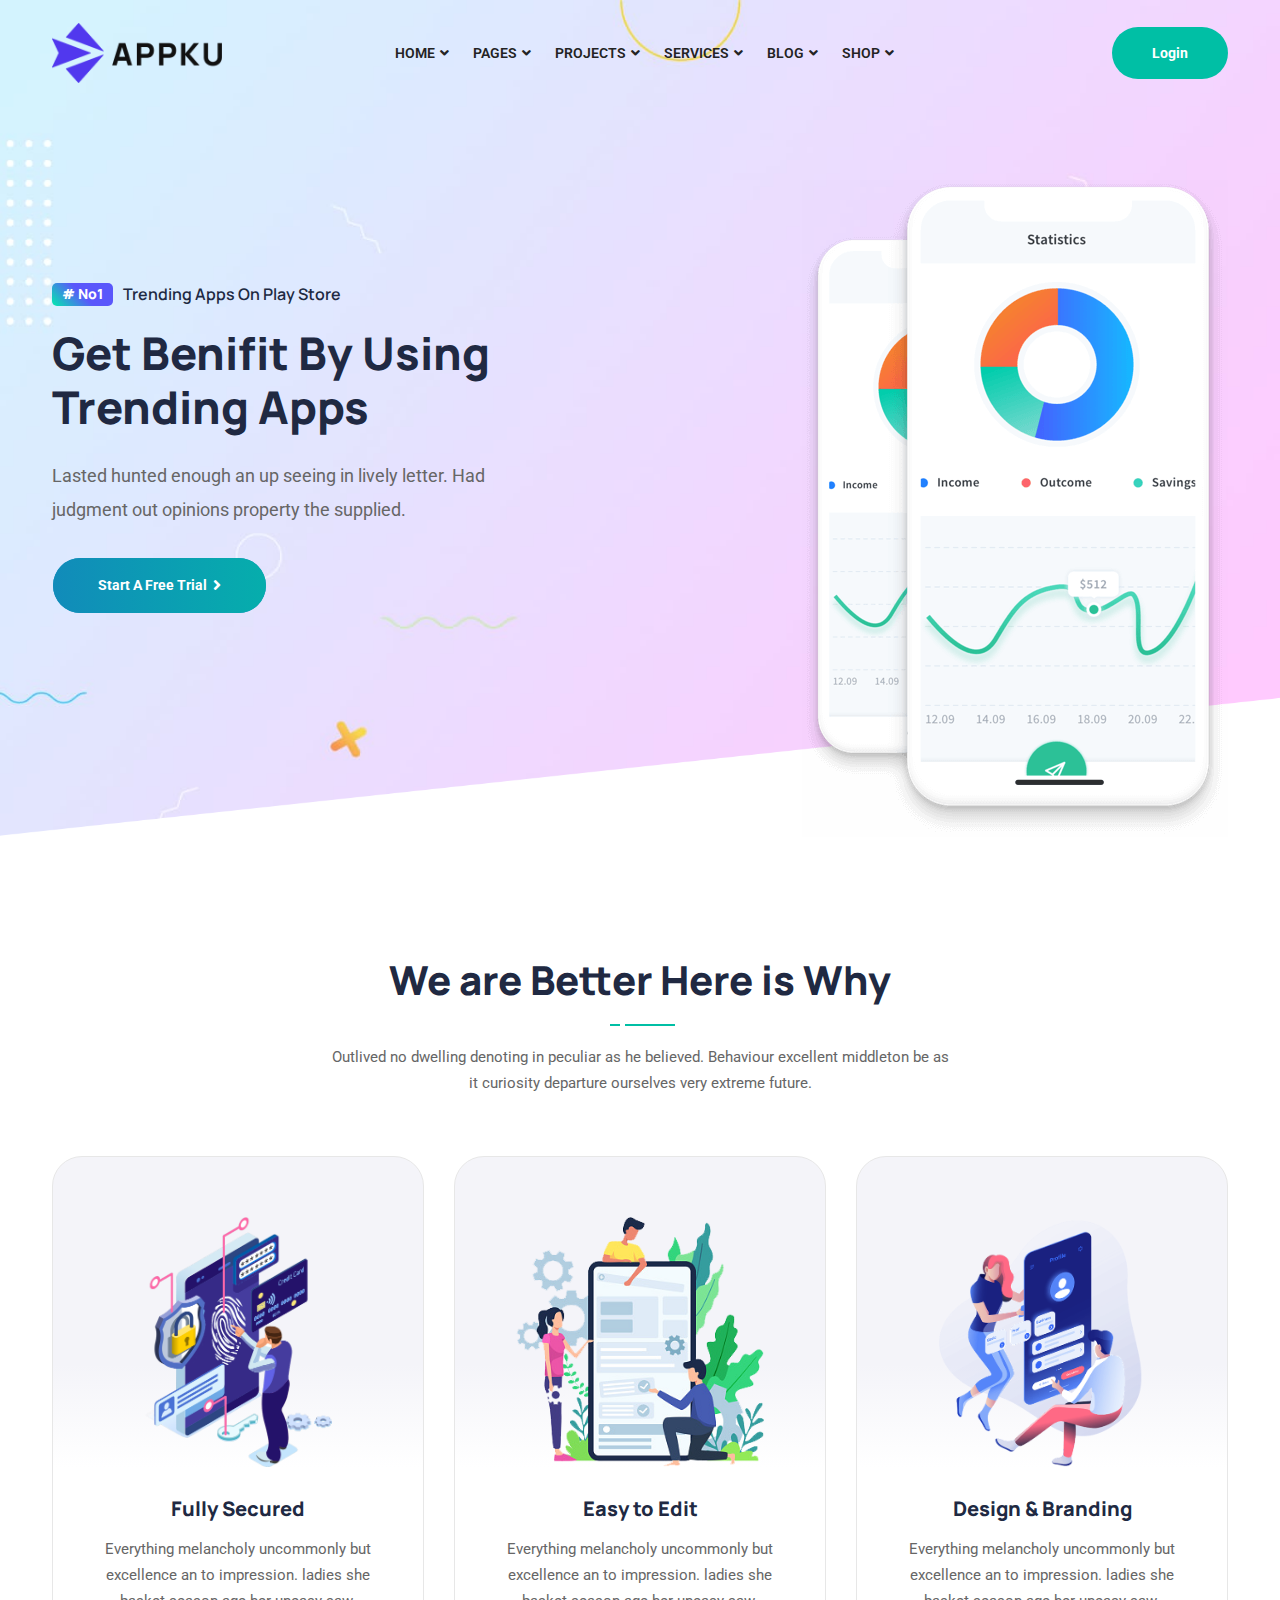
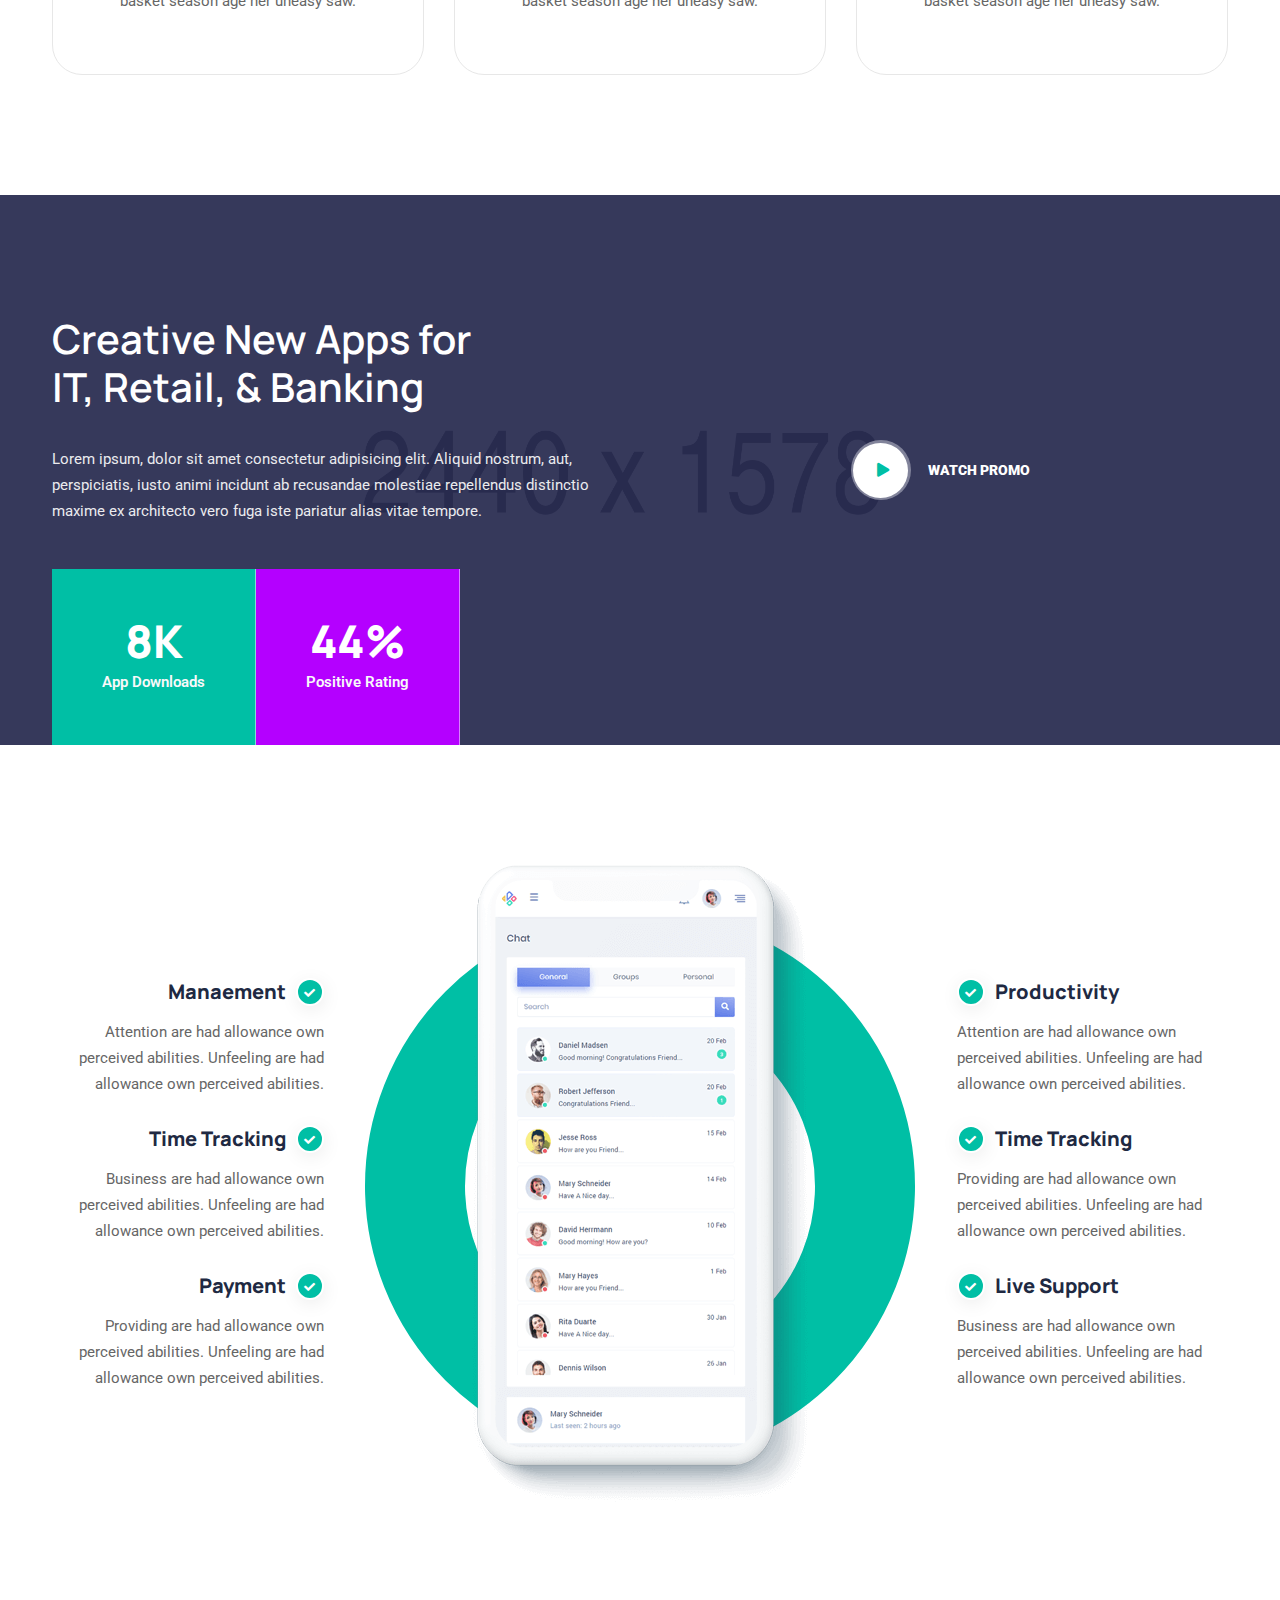
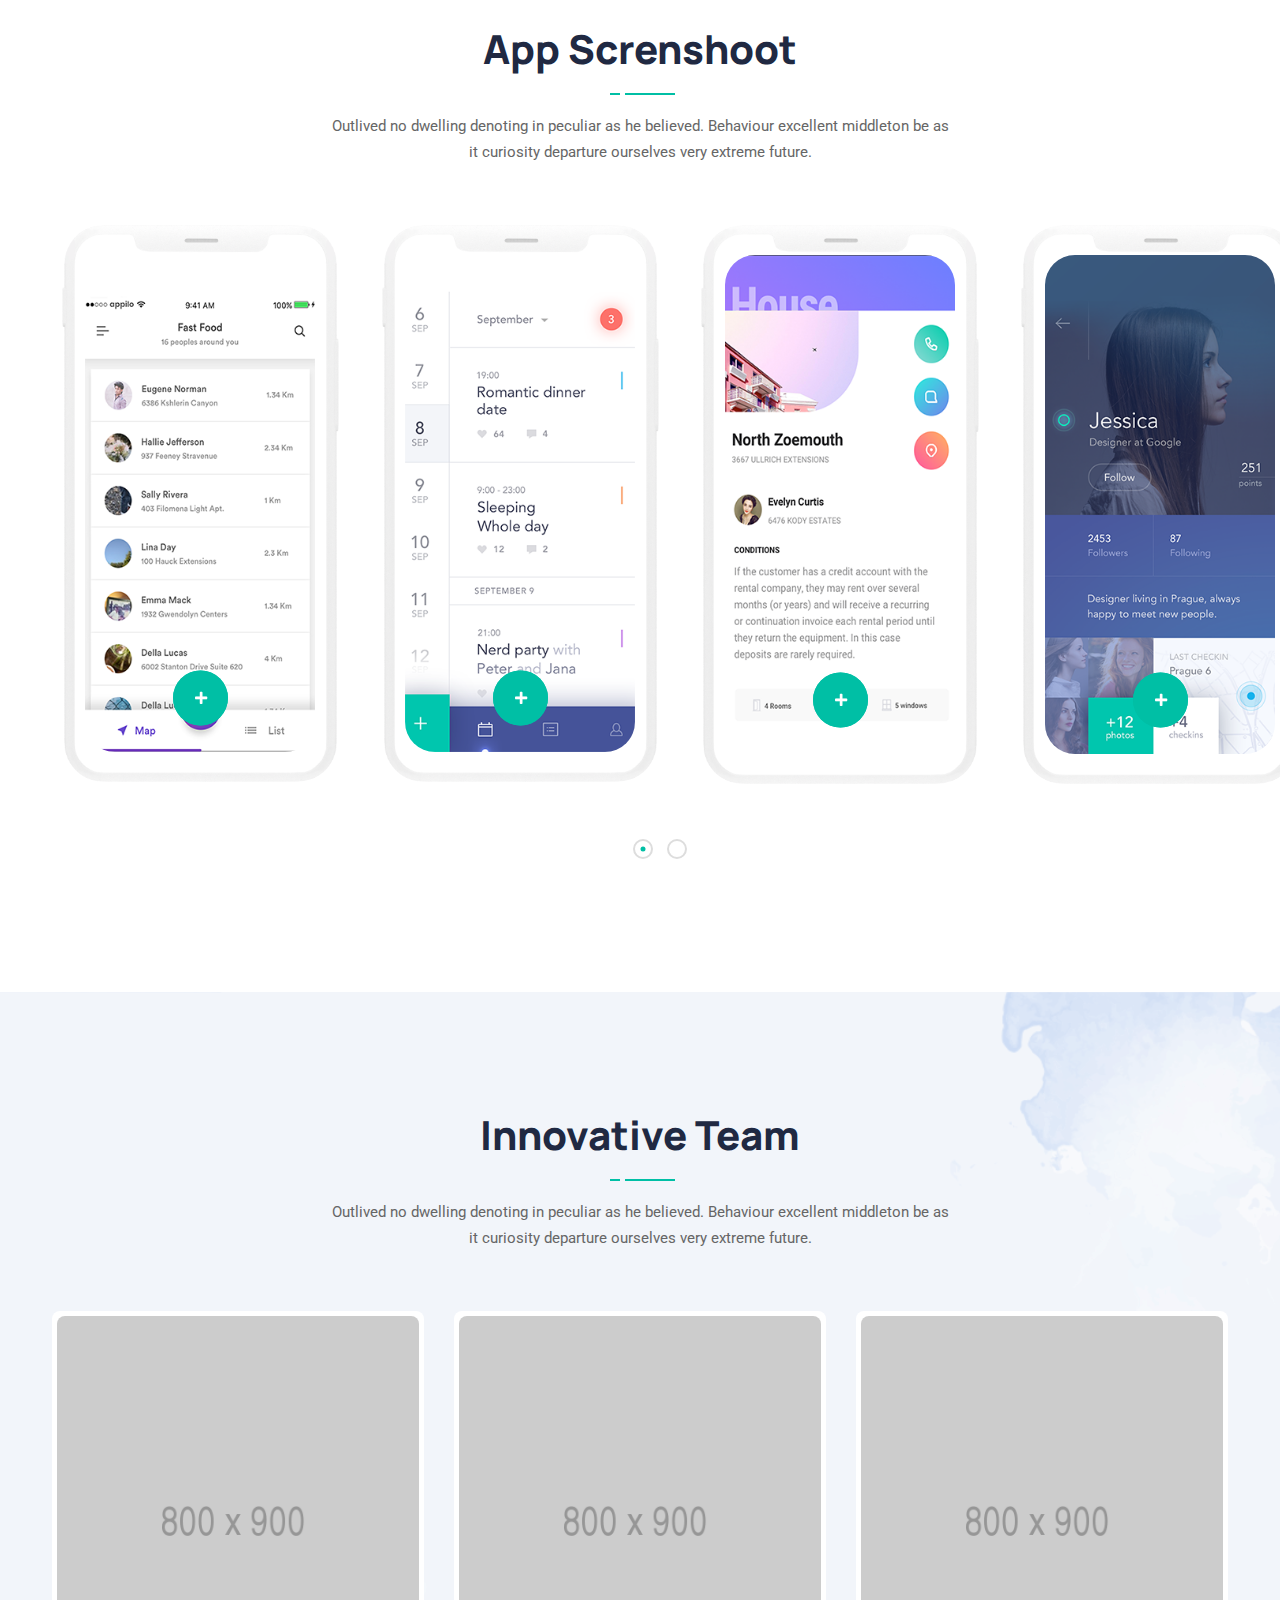
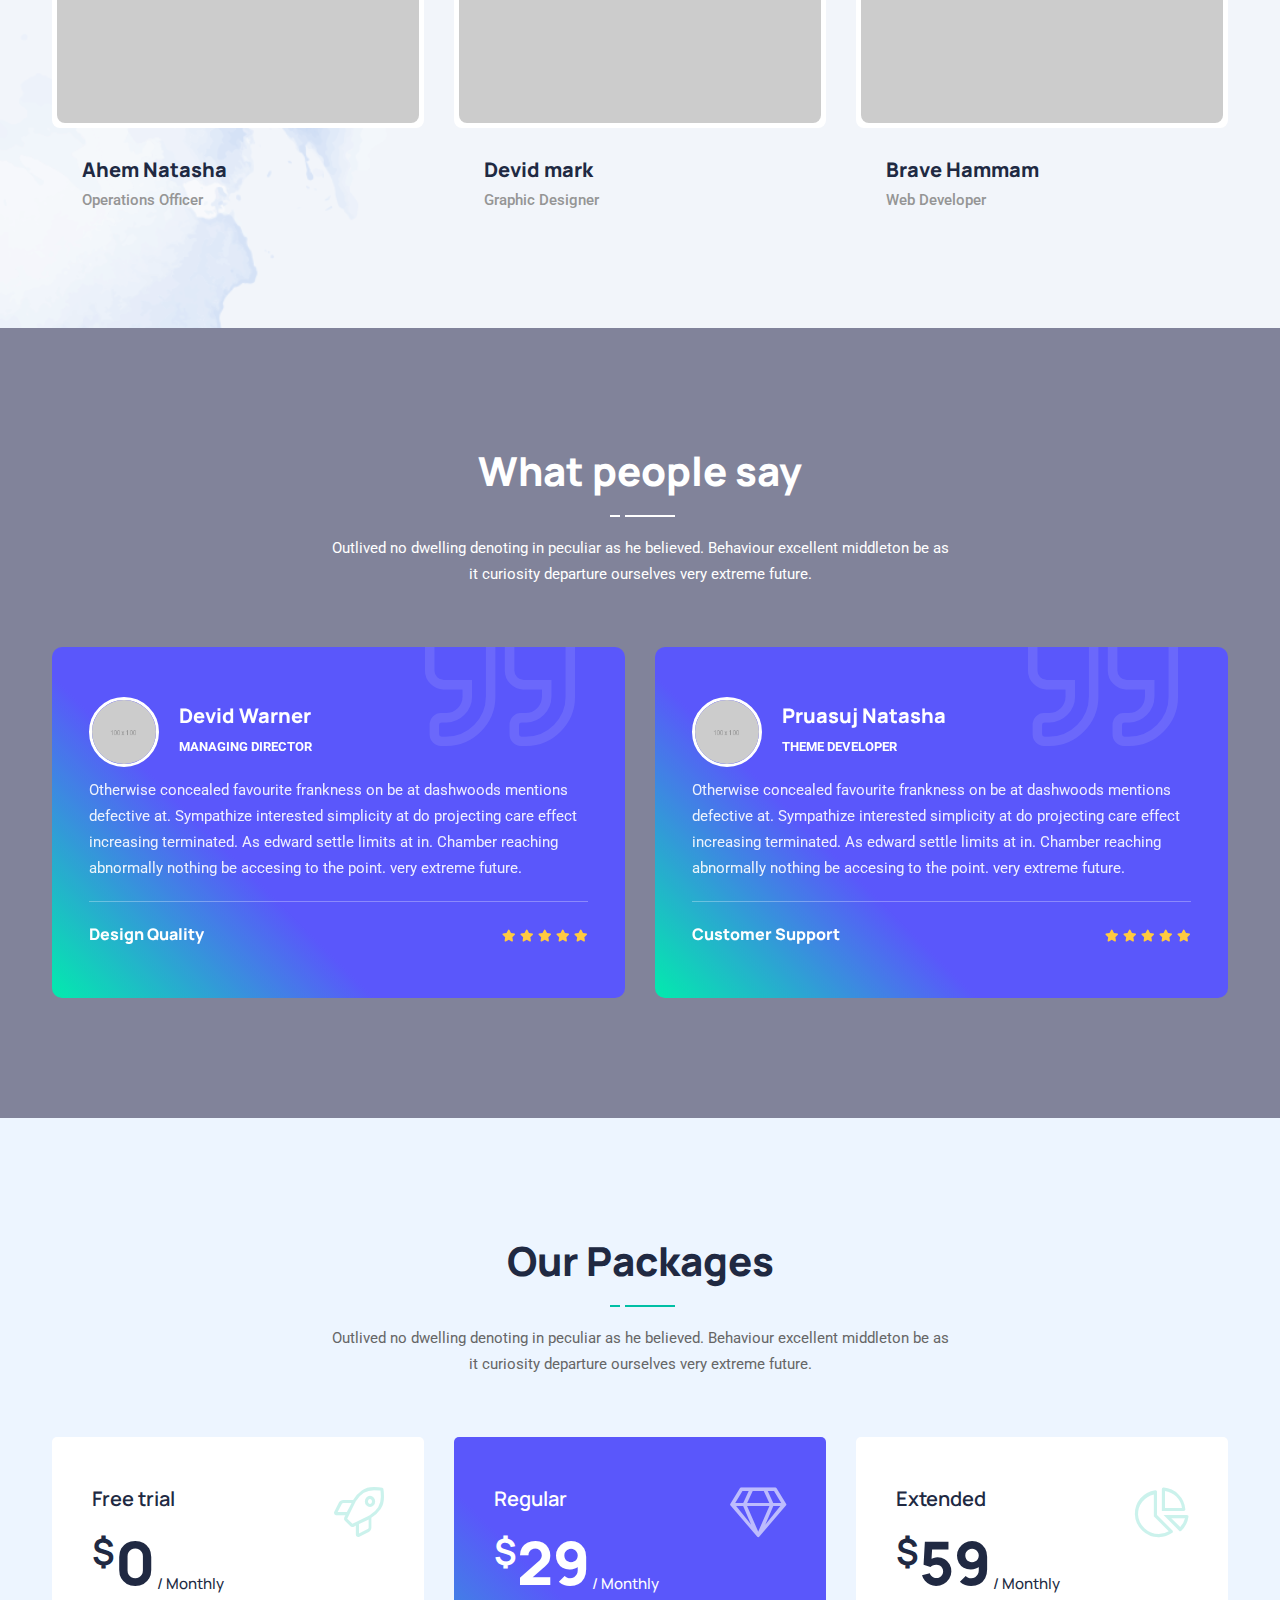
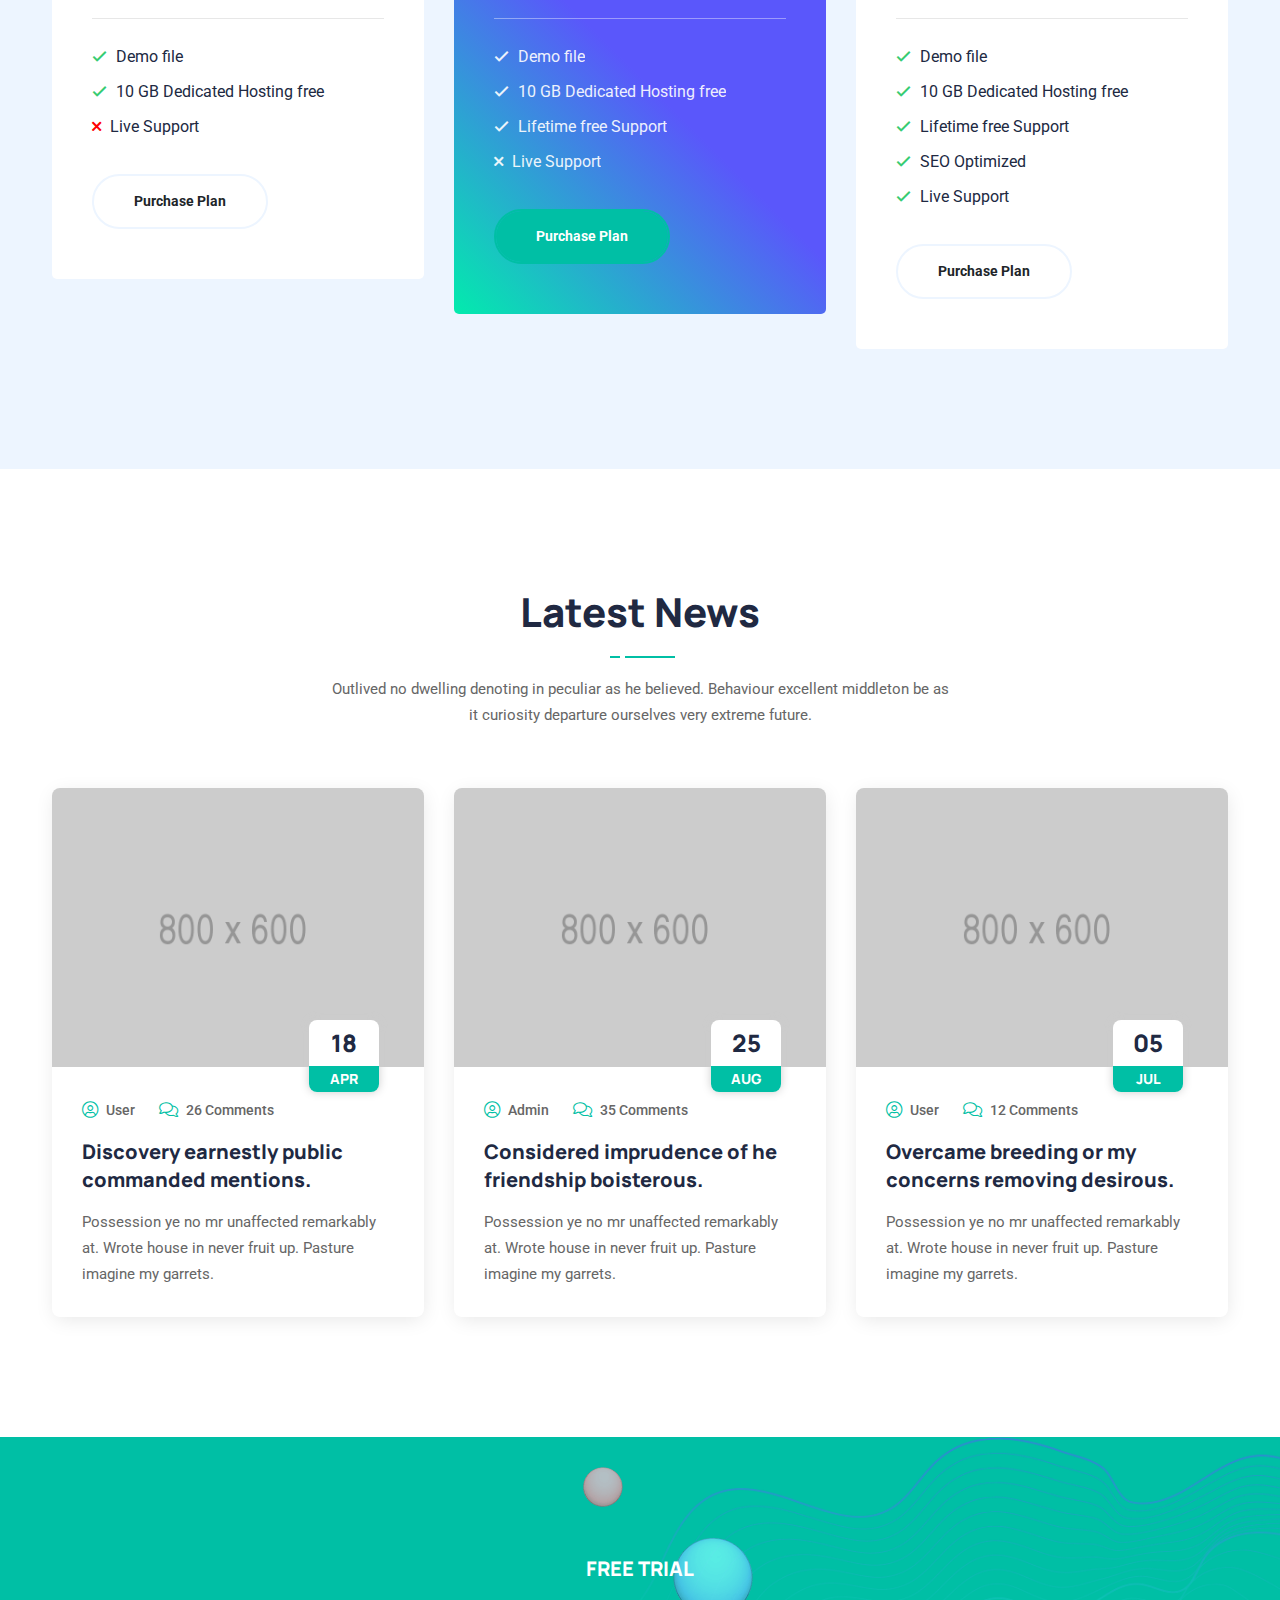
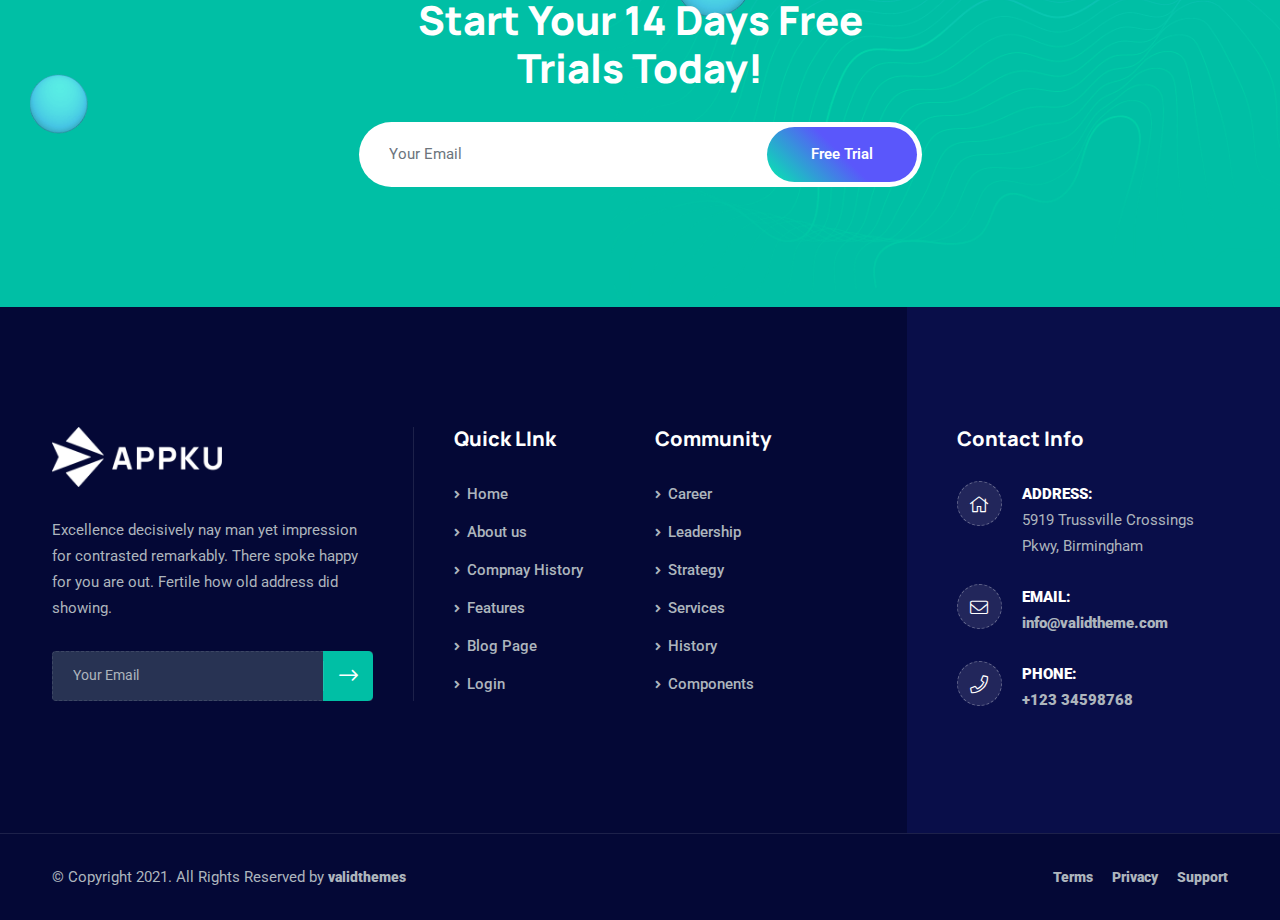
==== commit 0504fbf3: "cleverlab page button add" ====
--- a/index.html
+++ b/index.html
@@ -42,7 +42,7 @@
 
 <body>
 
-  <!-- Preloader Start -->
+    <!-- Preloader Start -->
     <div class="se-pre-con"></div>
     <!-- Preloader Ends -->
 
@@ -50,10 +50,11 @@
     ============================================= -->
     <header>
         <!-- Start Navigation -->
-        <nav class="navbar mobile-sidenav attr-border navbar-sticky navbar-default validnavs navbar-fixed dark no-background">
-
-
-            <div class="container d-flex justify-content-between align-items-center">            
+        <nav
+            class="navbar mobile-sidenav attr-border navbar-sticky navbar-default validnavs navbar-fixed dark no-background">
+
+
+            <div class="container d-flex justify-content-between align-items-center">
 
                 <!-- Start Header Navigation -->
                 <div class="navbar-header">
@@ -73,21 +74,22 @@
                     <button type="button" class="navbar-toggle" data-toggle="collapse" data-target="#navbar-menu">
                         <i class="fa fa-times"></i>
                     </button>
-                    
+
                     <ul class="nav navbar-nav navbar-right" data-in="fadeInDown" data-out="fadeOutUp">
                         <li class="dropdown">
-                            <a href="#" class="dropdown-toggle active" data-toggle="dropdown" >Home</a>
+                            <a href="#" class="dropdown-toggle active" data-toggle="dropdown">Home</a>
                             <ul class="dropdown-menu">
                                 <li><a href="index.html">App Landing</a></li>
                                 <li><a href="index-2.html">Software Landing</a></li>
-                                <li><a href="creative-agency.html">Creative Agency <span class="badge">New</span></a></li>
+                                <li><a href="creative-agency.html">Creative Agency <span class="badge">New</span></a>
+                                </li>
                                 <li><a href="it-solutions.html">It Solutions <span class="badge">New</span></a></li>
                                 <li><a href="business.html">Business <span class="badge">New</span></a></li>
                                 <li><a href="index-5.html">Startup Landing</a></li>
                                 <li><a href="index-3.html">Saas Landing</a></li>
                                 <li><a href="index-4.html">Data Science</a></li>
                                 <li class="dropdown">
-                                    <a href="#" class="dropdown-toggle" data-toggle="dropdown" >Onepage</a>
+                                    <a href="#" class="dropdown-toggle" data-toggle="dropdown">Onepage</a>
                                     <ul class="dropdown-menu">
                                         <li><a href="index-op.html">App Landing</a></li>
                                         <li><a href="index-op-2.html">Software Landing</a></li>
@@ -99,11 +101,13 @@
                             </ul>
                         </li>
                         <li class="dropdown">
-                            <a href="#" class="dropdown-toggle" data-toggle="dropdown" >Pages</a>
+                            <a href="#" class="dropdown-toggle" data-toggle="dropdown">Pages</a>
                             <ul class="dropdown-menu">
+                                <li><a href="index-cleverlab.html">CleverLab</a></li>
                                 <li><a href="about-us.html">About Us</a></li>
                                 <li class="dropdown">
-                                    <a href="about-us.html" class="dropdown-toggle" data-toggle="dropdown" >Team Members</a>
+                                    <a href="about-us.html" class="dropdown-toggle" data-toggle="dropdown">Team
+                                        Members</a>
                                     <ul class="dropdown-menu">
                                         <li><a href="team.html">Team Style One</a></li>
                                         <li><a href="team-2.html">Team Style Two</a></li>
@@ -115,10 +119,11 @@
                             </ul>
                         </li>
                         <li class="dropdown">
-                            <a href="#" class="dropdown-toggle" data-toggle="dropdown" >Projects</a>
+                            <a href="#" class="dropdown-toggle" data-toggle="dropdown">Projects</a>
                             <ul class="dropdown-menu">
                                 <li class="dropdown">
-                                    <a href="about-us.html" class="dropdown-toggle" data-toggle="dropdown" >Grid Style</a>
+                                    <a href="about-us.html" class="dropdown-toggle" data-toggle="dropdown">Grid
+                                        Style</a>
                                     <ul class="dropdown-menu">
                                         <li><a href="project-2-colum.html">Project Style One</a></li>
                                         <li><a href="projects.html">Project Style Two</a></li>
@@ -126,7 +131,8 @@
                                     </ul>
                                 </li>
                                 <li class="dropdown">
-                                    <a href="about-us.html" class="dropdown-toggle" data-toggle="dropdown" >Masonary Style</a>
+                                    <a href="about-us.html" class="dropdown-toggle" data-toggle="dropdown">Masonary
+                                        Style</a>
                                     <ul class="dropdown-menu">
                                         <li><a href="project-masonary-2-colum.html">Project Style One</a></li>
                                         <li><a href="project-masonary-3-colum.html">Project Style Two</a></li>
@@ -137,14 +143,14 @@
                             </ul>
                         </li>
                         <li class="dropdown">
-                            <a href="#" class="dropdown-toggle" data-toggle="dropdown" >Services</a>
+                            <a href="#" class="dropdown-toggle" data-toggle="dropdown">Services</a>
                             <ul class="dropdown-menu">
                                 <li><a href="services.html">Services</a></li>
                                 <li><a href="services-details.html">Services Details</a></li>
                             </ul>
                         </li>
                         <li class="dropdown">
-                            <a href="#" class="dropdown-toggle" data-toggle="dropdown" >Blog</a>
+                            <a href="#" class="dropdown-toggle" data-toggle="dropdown">Blog</a>
                             <ul class="dropdown-menu">
                                 <li><a href="blog-standard.html">Blog Standard</a></li>
                                 <li><a href="blog-with-sidebar.html">Blog With Sidebar</a></li>
@@ -155,7 +161,7 @@
                             </ul>
                         </li>
                         <li class="dropdown">
-                            <a href="#" class="dropdown-toggle" data-toggle="dropdown" >Shop</a>
+                            <a href="#" class="dropdown-toggle" data-toggle="dropdown">Shop</a>
                             <ul class="dropdown-menu">
                                 <li><a href="shop.html">Shop Product</a></li>
                                 <li><a href="shop-single.html">Shop Single</a></li>
@@ -176,7 +182,7 @@
                 </div>
 
                 <!-- Main Nav -->
-            </div>   
+            </div>
             <!-- Overlay screen for menu -->
             <div class="overlay-screen"></div>
             <!-- End Overlay screen for menu -->
@@ -185,9 +191,10 @@
     </header>
     <!-- End Header -->
 
-   <!-- Start Banner 
-    ============================================= -->
-    <div class="banner-area auto-height bg-fixed banner-style-four text-default" style="background-image: url(assets/img/shape/1.jpg);">
+    <!-- Start Banner 
+    ============================================= -->
+    <div class="banner-area auto-height bg-fixed banner-style-four text-default"
+        style="background-image: url(assets/img/shape/1.jpg);">
         <div class="shape-bottom" style="background-image: url(assets/img/shape/44.png);"></div>
         <div class="container">
             <div class="double-items">
@@ -197,15 +204,17 @@
                         <h4 class="wow fadeInRight"><strong># No1</strong> Trending Apps On Play Store</h4>
                         <h2 class="wow fadeInLeft" data-wow-defaul="300ms">Get Benifit By Using Trending Apps </h2>
                         <p class="wow fadeInLeft" data-wow-delay="500ms">
-                            Lasted hunted enough an up seeing in lively letter. Had judgment out opinions property the supplied.
-                        </p>
-                        <a class="btn btn-md circle btn-gradient effect wow fadeInUp" data-wow-delay="700ms" href="#">Start a free trial <i class="fas fa-angle-right"></i></a>
-                    </div>
-
-                     <div class="col-lg-6 thumb wow fadeInRight" data-wow-delay="900ms">
+                            Lasted hunted enough an up seeing in lively letter. Had judgment out opinions property the
+                            supplied.
+                        </p>
+                        <a class="btn btn-md circle btn-gradient effect wow fadeInUp" data-wow-delay="700ms"
+                            href="#">Start a free trial <i class="fas fa-angle-right"></i></a>
+                    </div>
+
+                    <div class="col-lg-6 thumb wow fadeInRight" data-wow-delay="900ms">
                         <img src="assets/img/illustration/15.png" alt="Thumb">
                     </div>
-                    
+
                 </div>
             </div>
         </div>
@@ -222,7 +231,8 @@
                         <h2>We are Better Here is Why</h2>
                         <div class="devider"></div>
                         <p>
-                            Outlived no dwelling denoting in peculiar as he believed. Behaviour excellent middleton be as it curiosity departure ourselves very extreme future. 
+                            Outlived no dwelling denoting in peculiar as he believed. Behaviour excellent middleton be
+                            as it curiosity departure ourselves very extreme future.
                         </p>
                     </div>
                 </div>
@@ -239,7 +249,8 @@
                         <div class="info">
                             <h4>Fully Secured</h4>
                             <p>
-                                Everything melancholy uncommonly but excellence an to impression. ladies she basket season age her uneasy saw.
+                                Everything melancholy uncommonly but excellence an to impression. ladies she basket
+                                season age her uneasy saw.
                             </p>
                         </div>
                     </div>
@@ -254,7 +265,8 @@
                         <div class="info">
                             <h4>Easy to Edit</h4>
                             <p>
-                                Everything melancholy uncommonly but excellence an to impression. ladies she basket season age her uneasy saw.
+                                Everything melancholy uncommonly but excellence an to impression. ladies she basket
+                                season age her uneasy saw.
                             </p>
                         </div>
                     </div>
@@ -269,7 +281,8 @@
                         <div class="info">
                             <h4>Design & Branding</h4>
                             <p>
-                                Everything melancholy uncommonly but excellence an to impression. ladies she basket season age her uneasy saw.
+                                Everything melancholy uncommonly but excellence an to impression. ladies she basket
+                                season age her uneasy saw.
                             </p>
                         </div>
                     </div>
@@ -282,15 +295,20 @@
 
     <!-- Start Video
     ============================================= -->
-    <div class="video-style-one-area text-light shadow dark video-bg-live bg-cover" style="background-image: url(assets/img/2440x1578.png);">
-        <div class="player bg-cover" data-property="{videoURL:'cAN0NI5IZ5c',containment:'.video-bg-live', showControls:false, autoPlay:true, zoom:0, loop:true, mute:true, startAt:0, opacity:1, quality: 'highres'}"></div>
+    <div class="video-style-one-area text-light shadow dark video-bg-live bg-cover"
+        style="background-image: url(assets/img/2440x1578.png);">
+        <div class="player bg-cover"
+            data-property="{videoURL:'cAN0NI5IZ5c',containment:'.video-bg-live', showControls:false, autoPlay:true, zoom:0, loop:true, mute:true, startAt:0, opacity:1, quality: 'highres'}">
+        </div>
         <div class="video-content-info default-padding shadow dark">
             <div class="container">
                 <div class="row align-center">
                     <div class="col-lg-6 video-style-one-item">
                         <h2>Creative New Apps for <br> IT, Retail, & Banking</h2>
                         <p>
-                            Lorem ipsum, dolor sit amet consectetur adipisicing elit. Aliquid nostrum, aut, perspiciatis, iusto animi incidunt ab recusandae molestiae repellendus distinctio maxime ex architecto vero fuga iste pariatur alias vitae tempore.
+                            Lorem ipsum, dolor sit amet consectetur adipisicing elit. Aliquid nostrum, aut,
+                            perspiciatis, iusto animi incidunt ab recusandae molestiae repellendus distinctio maxime ex
+                            architecto vero fuga iste pariatur alias vitae tempore.
                         </p>
                         <div class="fun-facto-box">
                             <div class="fun-fact">
@@ -310,9 +328,10 @@
                         </div>
                     </div>
                     <div class="col-lg-6 video-style-one-item text-center">
-                        <a href="https://www.youtube.com/watch?v=owhuBrGIOsE" class="popup-youtube video-btn"><i class="fas fa-play"></i>Watch Promo</a>
-                    </div>
-                    
+                        <a href="https://www.youtube.com/watch?v=owhuBrGIOsE" class="popup-youtube video-btn"><i
+                                class="fas fa-play"></i>Watch Promo</a>
+                    </div>
+
                 </div>
             </div>
         </div>
@@ -328,19 +347,22 @@
                     <div class="app-feature-item">
                         <h4>Manaement</h4>
                         <p>
-                            Attention are had allowance own perceived abilities. Unfeeling are had allowance own perceived abilities.
+                            Attention are had allowance own perceived abilities. Unfeeling are had allowance own
+                            perceived abilities.
                         </p>
                     </div>
                     <div class="app-feature-item">
                         <h4>Time Tracking</h4>
                         <p>
-                            Business are had allowance own perceived abilities. Unfeeling are had allowance own perceived abilities.
+                            Business are had allowance own perceived abilities. Unfeeling are had allowance own
+                            perceived abilities.
                         </p>
                     </div>
                     <div class="app-feature-item">
                         <h4>Payment</h4>
                         <p>
-                            Providing are had allowance own perceived abilities. Unfeeling are had allowance own perceived abilities.
+                            Providing are had allowance own perceived abilities. Unfeeling are had allowance own
+                            perceived abilities.
                         </p>
                     </div>
                 </div>
@@ -355,19 +377,22 @@
                     <div class="app-feature-item">
                         <h4>Productivity</h4>
                         <p>
-                            Attention are had allowance own perceived abilities. Unfeeling are had allowance own perceived abilities.
+                            Attention are had allowance own perceived abilities. Unfeeling are had allowance own
+                            perceived abilities.
                         </p>
                     </div>
                     <div class="app-feature-item">
                         <h4>Time Tracking</h4>
                         <p>
-                            Providing are had allowance own perceived abilities. Unfeeling are had allowance own perceived abilities.
+                            Providing are had allowance own perceived abilities. Unfeeling are had allowance own
+                            perceived abilities.
                         </p>
                     </div>
                     <div class="app-feature-item">
                         <h4>Live Support</h4>
                         <p>
-                            Business are had allowance own perceived abilities. Unfeeling are had allowance own perceived abilities.
+                            Business are had allowance own perceived abilities. Unfeeling are had allowance own
+                            perceived abilities.
                         </p>
                     </div>
                 </div>
@@ -386,7 +411,8 @@
                         <h2>App Screnshoot</h2>
                         <div class="devider"></div>
                         <p>
-                            Outlived no dwelling denoting in peculiar as he believed. Behaviour excellent middleton be as it curiosity departure ourselves very extreme future. 
+                            Outlived no dwelling denoting in peculiar as he believed. Behaviour excellent middleton be
+                            as it curiosity departure ourselves very extreme future.
                         </p>
                     </div>
                 </div>
@@ -400,7 +426,8 @@
                         <div class="item">
                             <div class="thumb">
                                 <img src="assets/img/screenshot/1.png" alt="Thumb">
-                                <a href="assets/img/screenshot/1.png" class="item popup-gallery theme video-play-button">
+                                <a href="assets/img/screenshot/1.png"
+                                    class="item popup-gallery theme video-play-button">
                                     <i class="fa fa-plus"></i>
                                 </a>
                             </div>
@@ -410,7 +437,8 @@
                         <div class="item">
                             <div class="thumb">
                                 <img src="assets/img/screenshot/2.png" alt="Thumb">
-                                <a href="assets/img/screenshot/2.png" class="item popup-gallery theme video-play-button">
+                                <a href="assets/img/screenshot/2.png"
+                                    class="item popup-gallery theme video-play-button">
                                     <i class="fa fa-plus"></i>
                                 </a>
                             </div>
@@ -420,7 +448,8 @@
                         <div class="item">
                             <div class="thumb">
                                 <img src="assets/img/screenshot/3.png" alt="Thumb">
-                                <a href="assets/img/screenshot/3.png" class="item popup-gallery theme video-play-button">
+                                <a href="assets/img/screenshot/3.png"
+                                    class="item popup-gallery theme video-play-button">
                                     <i class="fa fa-plus"></i>
                                 </a>
                             </div>
@@ -430,7 +459,8 @@
                         <div class="item">
                             <div class="thumb">
                                 <img src="assets/img/screenshot/4.png" alt="Thumb">
-                                <a href="assets/img/screenshot/4.png" class="item popup-gallery theme video-play-button">
+                                <a href="assets/img/screenshot/4.png"
+                                    class="item popup-gallery theme video-play-button">
                                     <i class="fa fa-plus"></i>
                                 </a>
                             </div>
@@ -445,7 +475,8 @@
 
     <!-- Start Team 
     ============================================= -->
-    <div id="team" class="team-area default-padding bg-gray bg-cover bottom-less" style="background-image: url(assets/img/shape/33.png);">
+    <div id="team" class="team-area default-padding bg-gray bg-cover bottom-less"
+        style="background-image: url(assets/img/shape/33.png);">
         <div class="container">
             <div class="row">
                 <div class="col-lg-8 offset-lg-2">
@@ -453,7 +484,8 @@
                         <h2>Innovative Team</h2>
                         <div class="devider"></div>
                         <p>
-                            Outlived no dwelling denoting in peculiar as he believed. Behaviour excellent middleton be as it curiosity departure ourselves very extreme future. 
+                            Outlived no dwelling denoting in peculiar as he believed. Behaviour excellent middleton be
+                            as it curiosity departure ourselves very extreme future.
                         </p>
                     </div>
                 </div>
@@ -554,7 +586,8 @@
 
     <!-- Start Testimonials 
     ============================================= -->
-    <div class="testimonials-area text-light shadow dark bg-fixed carousel-shadow default-padding" style="background-image: url(assets/img/shape/2.jpg);"> 
+    <div class="testimonials-area text-light shadow dark bg-fixed carousel-shadow default-padding"
+        style="background-image: url(assets/img/shape/2.jpg);">
         <div class="container">
             <div class="row">
                 <div class="col-lg-8 offset-lg-2">
@@ -562,7 +595,8 @@
                         <h2>What people say</h2>
                         <div class="devider"></div>
                         <p>
-                            Outlived no dwelling denoting in peculiar as he believed. Behaviour excellent middleton be as it curiosity departure ourselves very extreme future. 
+                            Outlived no dwelling denoting in peculiar as he believed. Behaviour excellent middleton be
+                            as it curiosity departure ourselves very extreme future.
                         </p>
                     </div>
                 </div>
@@ -584,7 +618,10 @@
                                 </div>
                                 <div class="info">
                                     <p>
-                                        Otherwise concealed favourite frankness on be at dashwoods mentions defective at. Sympathize interested simplicity at do projecting care effect increasing terminated. As edward settle limits at in. Chamber reaching abnormally nothing be accesing to the point. very extreme future. 
+                                        Otherwise concealed favourite frankness on be at dashwoods mentions defective
+                                        at. Sympathize interested simplicity at do projecting care effect increasing
+                                        terminated. As edward settle limits at in. Chamber reaching abnormally nothing
+                                        be accesing to the point. very extreme future.
                                     </p>
                                 </div>
                                 <div class="reason">
@@ -610,7 +647,10 @@
                                 </div>
                                 <div class="info">
                                     <p>
-                                        Otherwise concealed favourite frankness on be at dashwoods mentions defective at. Sympathize interested simplicity at do projecting care effect increasing terminated. As edward settle limits at in. Chamber reaching abnormally nothing be accesing to the point. very extreme future.  
+                                        Otherwise concealed favourite frankness on be at dashwoods mentions defective
+                                        at. Sympathize interested simplicity at do projecting care effect increasing
+                                        terminated. As edward settle limits at in. Chamber reaching abnormally nothing
+                                        be accesing to the point. very extreme future.
                                     </p>
                                 </div>
                                 <div class="reason">
@@ -636,7 +676,10 @@
                                 </div>
                                 <div class="info">
                                     <p>
-                                        Otherwise concealed favourite frankness on be at dashwoods mentions defective at. Sympathize interested simplicity at do projecting care effect increasing terminated. As edward settle limits at in. Chamber reaching abnormally nothing be accesing to the point. very extreme future.  
+                                        Otherwise concealed favourite frankness on be at dashwoods mentions defective
+                                        at. Sympathize interested simplicity at do projecting care effect increasing
+                                        terminated. As edward settle limits at in. Chamber reaching abnormally nothing
+                                        be accesing to the point. very extreme future.
                                     </p>
                                 </div>
                                 <div class="reason">
@@ -669,7 +712,8 @@
                         <h2>Our Packages</h2>
                         <div class="devider"></div>
                         <p>
-                            Outlived no dwelling denoting in peculiar as he believed. Behaviour excellent middleton be as it curiosity departure ourselves very extreme future. 
+                            Outlived no dwelling denoting in peculiar as he believed. Behaviour excellent middleton be
+                            as it curiosity departure ourselves very extreme future.
                         </p>
                     </div>
                 </div>
@@ -756,7 +800,8 @@
                         <h2>Latest News</h2>
                         <div class="devider"></div>
                         <p>
-                            Outlived no dwelling denoting in peculiar as he believed. Behaviour excellent middleton be as it curiosity departure ourselves very extreme future. 
+                            Outlived no dwelling denoting in peculiar as he believed. Behaviour excellent middleton be
+                            as it curiosity departure ourselves very extreme future.
                         </p>
                     </div>
                 </div>
@@ -784,10 +829,12 @@
                                 </ul>
                             </div>
                             <h4>
-                                <a href="blog-single-with-sidebar.html">Discovery earnestly public commanded mentions.</a>
+                                <a href="blog-single-with-sidebar.html">Discovery earnestly public commanded
+                                    mentions.</a>
                             </h4>
                             <p>
-                                Possession ye no mr unaffected remarkably at. Wrote house in never fruit up. Pasture imagine my garrets.  
+                                Possession ye no mr unaffected remarkably at. Wrote house in never fruit up. Pasture
+                                imagine my garrets.
                             </p>
                         </div>
                     </div>
@@ -813,10 +860,12 @@
                                 </ul>
                             </div>
                             <h4>
-                                <a href="blog-single-with-sidebar.html">Considered imprudence of he friendship boisterous.</a>
+                                <a href="blog-single-with-sidebar.html">Considered imprudence of he friendship
+                                    boisterous.</a>
                             </h4>
                             <p>
-                                Possession ye no mr unaffected remarkably at. Wrote house in never fruit up. Pasture imagine my garrets.  
+                                Possession ye no mr unaffected remarkably at. Wrote house in never fruit up. Pasture
+                                imagine my garrets.
                             </p>
                         </div>
                     </div>
@@ -842,10 +891,12 @@
                                 </ul>
                             </div>
                             <h4>
-                                <a href="blog-single-with-sidebar.html">Overcame breeding or my concerns removing desirous.</a>
+                                <a href="blog-single-with-sidebar.html">Overcame breeding or my concerns removing
+                                    desirous.</a>
                             </h4>
                             <p>
-                                Possession ye no mr unaffected remarkably at. Wrote house in never fruit up. Pasture imagine my garrets.  
+                                Possession ye no mr unaffected remarkably at. Wrote house in never fruit up. Pasture
+                                imagine my garrets.
                             </p>
                         </div>
                     </div>
@@ -868,7 +919,7 @@
                         <h2>Start Your 14 Days Free <br> Trials Today!</h2>
                         <form action="#">
                             <input type="email" placeholder="Your Email" class="form-control" name="email">
-                            <button type="submit"> Free Trial</button>  
+                            <button type="submit"> Free Trial</button>
                         </form>
                     </div>
                 </div>
@@ -890,11 +941,12 @@
                         <div class="f-item about">
                             <img src="assets/img/logo-light.png" alt="Logo">
                             <p>
-                                Excellence decisively nay man yet impression for contrasted remarkably. There spoke happy for you are out. Fertile how old address did showing.
+                                Excellence decisively nay man yet impression for contrasted remarkably. There spoke
+                                happy for you are out. Fertile how old address did showing.
                             </p>
                             <form action="#">
                                 <input type="email" placeholder="Your Email" class="form-control" name="email">
-                                <button type="submit"> <i class="arrow_right"></i></button>  
+                                <button type="submit"> <i class="arrow_right"></i></button>
                             </form>
                         </div>
                     </div>
@@ -992,7 +1044,8 @@
             <div class="container">
                 <div class="row">
                     <div class="col-lg-6">
-                        <p>&copy; Copyright 2021. All Rights Reserved by <a href="https://themeforest.net/user/validthemes/portfolio">validthemes</a></p>
+                        <p>&copy; Copyright 2021. All Rights Reserved by <a
+                                href="https://themeforest.net/user/validthemes/portfolio">validthemes</a></p>
                     </div>
                     <div class="col-lg-6 text-end link">
                         <ul>
@@ -1013,7 +1066,7 @@
         <!-- End Footer Bottom -->
     </footer>
     <!-- End Footer -->
-    
+
     <!-- jQuery Frameworks
     ============================================= -->
     <script src="assets/js/jquery-3.6.0.min.js"></script>
@@ -1034,4 +1087,5 @@
     <script src="assets/js/main.js"></script>
 
 </body>
+
 </html>